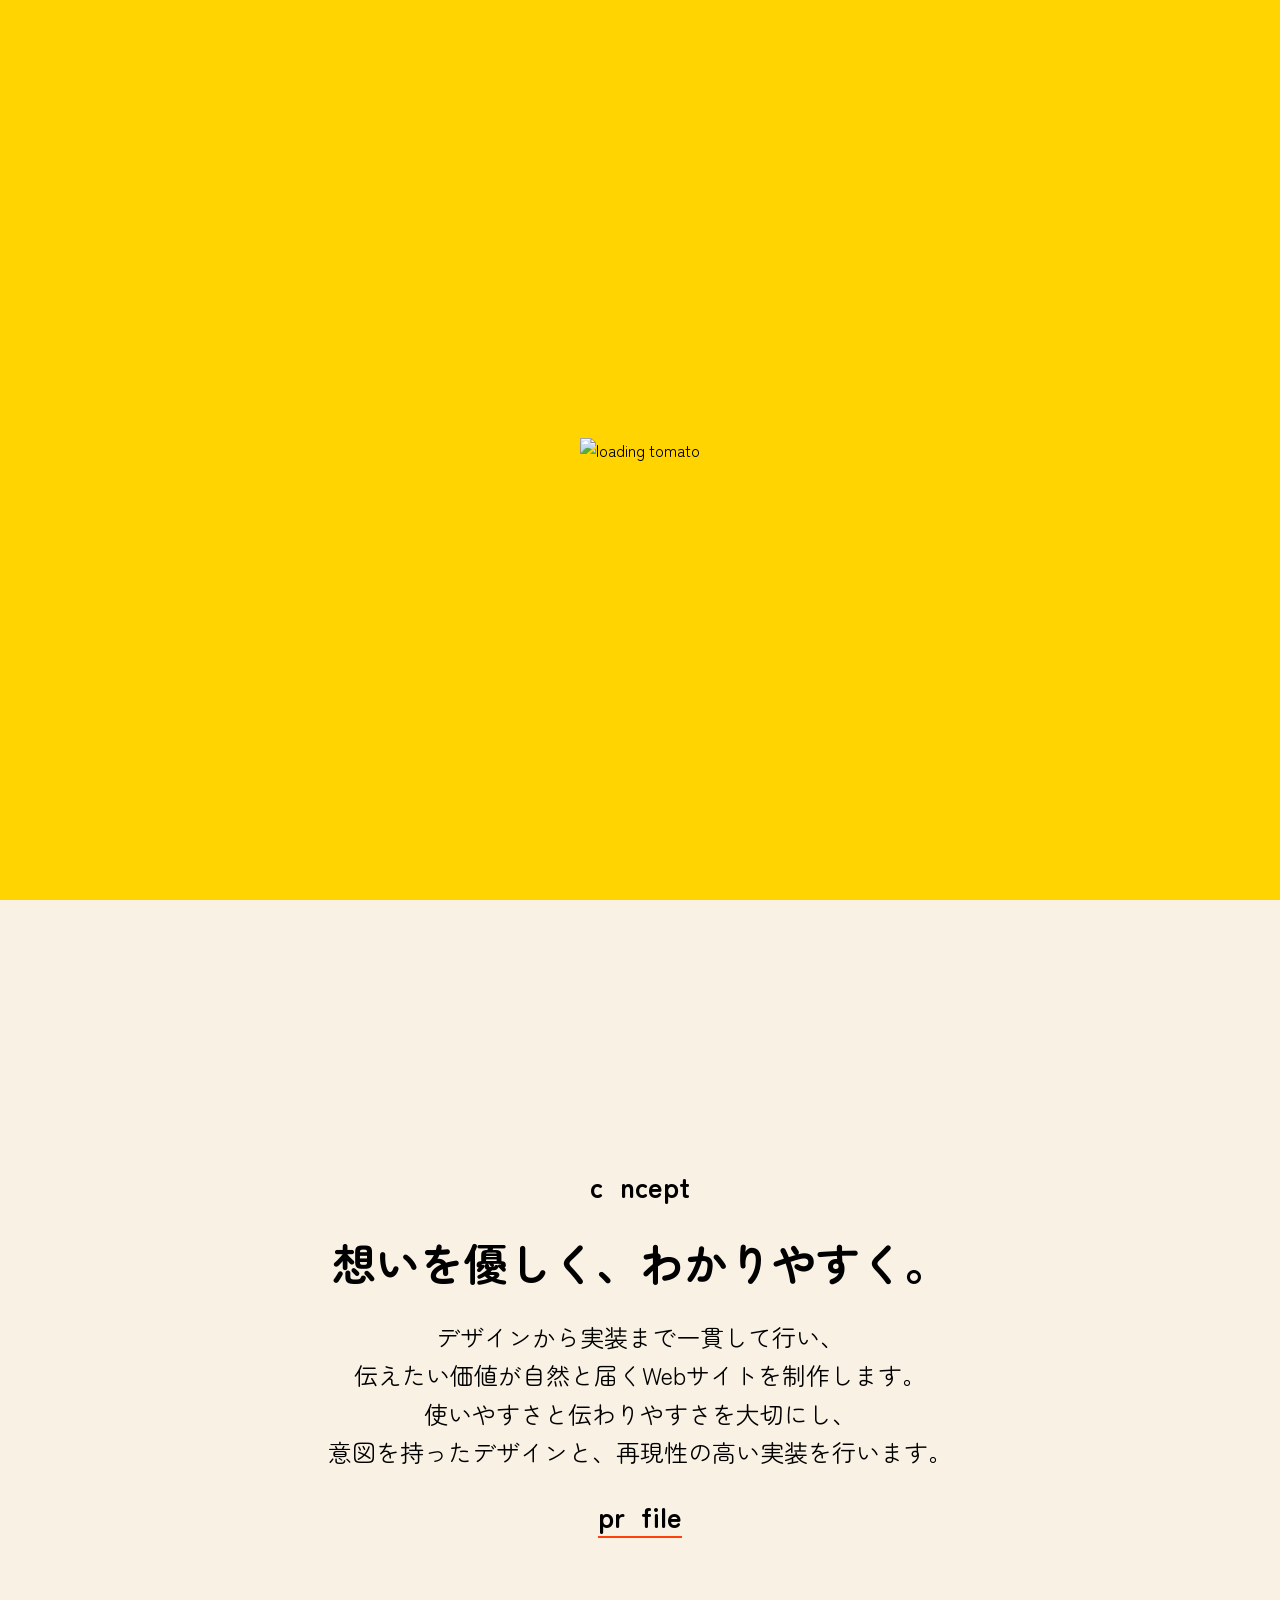
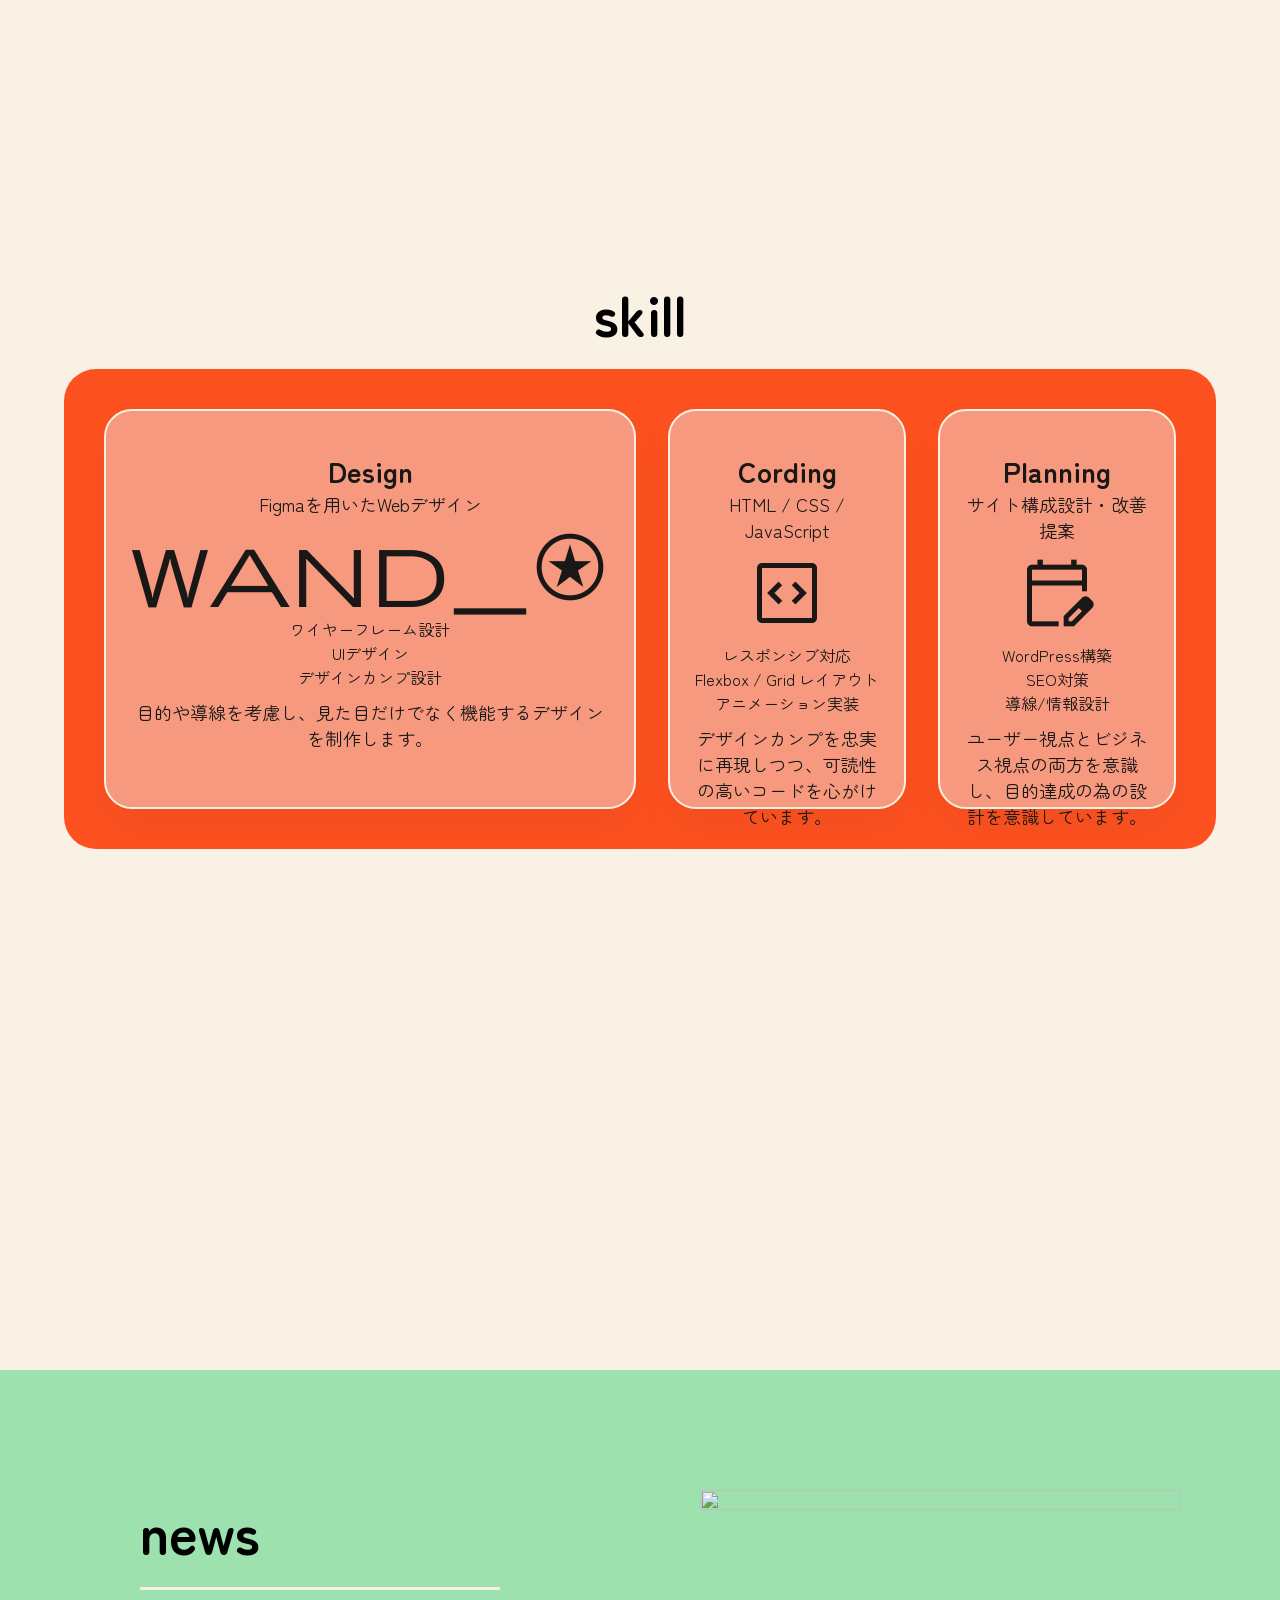
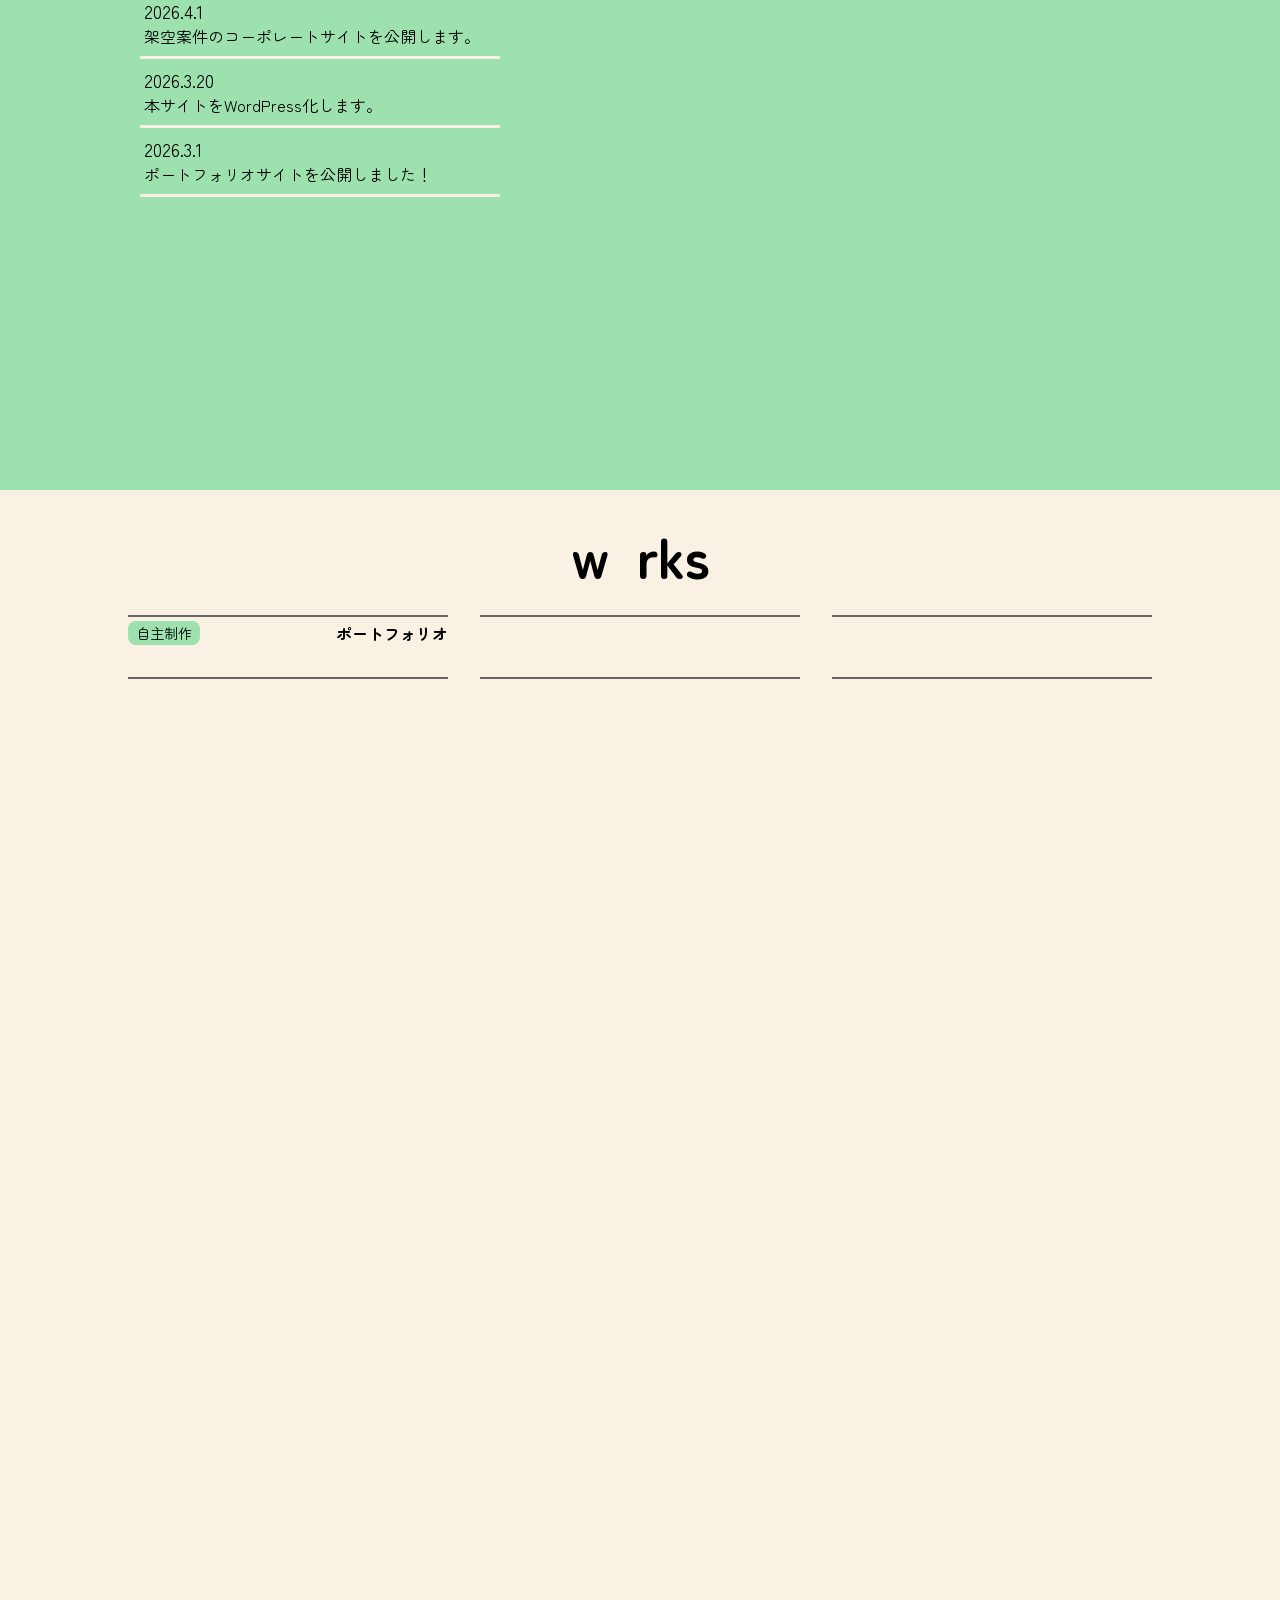
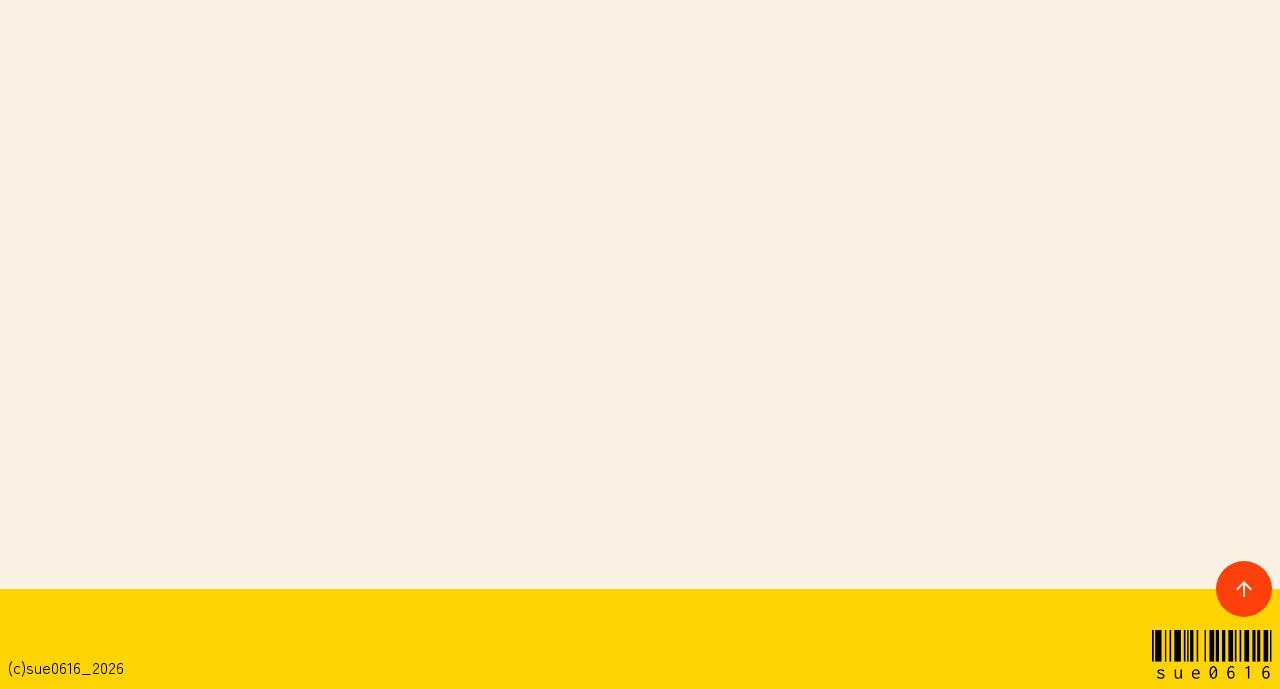
==== index.html @ 5df1e287 "Add files via upload" ====
<!DOCTYPE html>
<html lang="ja">

<head>
  <meta charset="UTF-8">
  <meta name="viewport" content="width=device-width, initial-scale=1.0">

  <title>sue0616 Portfolio | 想いを届けるWebデザイナー・コーダー</title>
  <meta name="description"
    content="Webデザイナーsue0616のポートフォリオサイトです。想いを優しく、わかりやすく伝えるWebデザインから、再現性の高いコーディング実装まで一貫して対応。LP制作やWordPress化など、目的を達成するためのWeb制作を行います。">
  <meta name="keywords" content="sue0616,Webデザイン,コーディング,ポートフォリオ,Web制作,フリーランス">

  <link rel="canonical" href="https://your-domain.com/">

  <meta property="og:site_name" content="sue0616 Portfolio">
  <meta property="og:title" content="sue0616 Portfolio | 想いを届けるWebデザイナー">
  <meta property="og:description" content="デザインから実装まで一貫して対応。伝えたい価値が自然と届くWebサイトを制作します。">
  <meta property="og:image" content="https://your-domain.com/img/ogp.png">
  <meta property="og:type" content="website">
  <meta property="og:url" content="https://your-domain.com/">
  <meta name="twitter:card" content="summary_large_image">
  <!-- <meta name="twitter:site" content="@your_twitter_id"> -->
  <link rel="icon" href="img/favicon_transparent.png" type="image/png">
  <link rel="apple-touch-icon" href="apple-touch-icon.png">
  <link rel="stylesheet" href="https://cdn.jsdelivr.net/npm/swiper@11/swiper-bundle.min.css">
  <link href="https://fonts.googleapis.com/css2?family=Material+Symbols+Outlined" rel="stylesheet" />
  <link rel="preconnect" href="https://fonts.googleapis.com">
  <link rel="preconnect" href="https://fonts.gstatic.com" crossorigin>
  <link href="https://fonts.googleapis.com/css2?family=Zen+Maru+Gothic:wght@400;700&display=swap" rel="stylesheet">
  <link rel="stylesheet" href="style.css">

  <script type="application/ld+json">
  {
    "@context": "https://schema.org",
    "@type": "Person",
    "name": "sue0616",
    "url": "https://your-domain.com/",
    "jobTitle": "Web Designer",
    "description": "デザインからコーディングまで一貫して対応するWebデザイナー。",
    "knowsAbout": ["Web Design", "HTML", "CSS", "JavaScript", "WordPress", "SEO"]
  }
  </script>
</head>

<body>
  <div class="loader">
    <img src="img/logo.png" alt="loading tomato" class="tomato">
  </div>

  <div class="pc-menu">
    <nav>
      <img src="img/logo.png" alt="">
      <ul class="nav-list">
        <li><a href="profile.html">pr<img src="img/character.png" alt="" class="nav-char">file</a></li>
        <li><a href="#skill">skill</a></li>
        <li><a href="#works">w<img src="img/character.png" alt="" class="nav-char">rks</a></li>
        <li><a href="#contact">c<img src="img/character.png" alt="" class="nav-char">ntact</a></li>
      </ul>
    </nav>
  </div>

  <div class="menu">
    <span class="material-symbols-outlined" id="open">menu</span>
  </div>

  <div class="overlay">
    <div class="menu">
      <span class="material-symbols-outlined" id="close">close</span>
    </div>
    <nav>
      <h2>menu</h2>
      <ul class="menu-list">
        <li><a href="#hero">t<img src="img/character.png" alt="" class="nav-char">p</a></li>
        <li><a href="profile.html">pr<img src="img/character.png" alt="" class="nav-char">file</a></li>
        <li><a href="#skill">skill</a></li>
        <li><a href="#works">w<img src="img/character.png" alt="" class="nav-char">rks</a></li>
        <li><a href="#contact">c<img src="img/character.png" alt="" class="nav-char">ntact</a></li>
      </ul>
      <img src="img/sue0616.png" alt="" class="name">
    </nav>
  </div>

  <header id="hero">
    <div class="hero_container">
      <h1>
        Portf<img src="img/character.png" alt="" class="character_h1">lio
        <span class="year-badge">2026</span>
      </h1>
      <img src="img/tomato.png" alt="" class="hero float">
      <img src="img/sue0616.png" alt="" class="name">
    </div>
  </header>

  <section id="concept">
    <div class="concept_container">
      <h3>c<img src="img/character.png" alt="" class="character_h3">ncept</h3>
      <h2>想いを優しく、<span class="sp-br"></span>わかりやすく。</h2>
      <p>デザインから実装まで一貫して行い、<br>伝えたい価値が自然と届く<span class="sp-br"></span>Webサイトを制作します。<br>
        使いやすさと伝わりやすさを大切にし、<br>意図を持ったデザインと、<span class="sp-br"></span>再現性の高い実装を行います。</p>
      <a href="profile.html">
        <h3 class="profile">pr<img src="img/character.png" alt="" class="character_h3">file</h3>
      </a>
    </div>
  </section>

  <section id="skill">
    <div class="skill_container">
      <h2>skill</h2>
      <div class="skill_list">
        <img src="img/stem.png" class="skill-stem deco" alt="">
        <article class="skill_card">
          <h3>Design</h3>
          <p>Figmaを用いたWebデザイン</p>
          <span class="material-symbols-outlined">
            wand_stars
          </span>
          <ul>
            <li>ワイヤーフレーム設計</li>
            <li>UIデザイン</li>
            <li>デザインカンプ設計</li>
          </ul>
          <p>目的や導線を考慮し、見た目だけでなく機能するデザインを制作します。</p>
        </article>
        <article class="skill_card">
          <h3>Cording</h3>
          <p>HTML / CSS / JavaScript</p>
          <span class="material-symbols-outlined">
            code_blocks
          </span>
          <ul>
            <li>レスポンシブ対応</li>
            <li>Flexbox / Grid レイアウト</li>
            <li>アニメーション実装</li>
          </ul>
          <p>デザインカンプを忠実に再現しつつ、可読性の高いコードを心がけています。</p>
        </article>
        <article class="skill_card">
          <h3>Planning</h3>
          <p>サイト構成設計・改善提案</p>
          <span class="material-symbols-outlined">
            edit_calendar
          </span>
          <ul>
            <li>WordPress構築</li>
            <li>SEO対策</li>
            <li>導線/情報設計</li>
          </ul>
          <p>ユーザー視点とビジネス視点の両方を意識し、目的達成の為の設計を意識しています。</p>
        </article>
      </div>
    </div>
  </section>

  <section id="news">
    <div class="news_container">
      <h2>news</h2>
      <div class="articles">
        <article>
          <p></p>
          <h3></h3>
        </article>
        <article>
          <p>2026.4.1</p>
          <h3>架空案件のコーポレートサイトを公開します。</h3>
        </article>
        <article>
          <p>2026.3.20</p>
          <h3>本サイトをWordPress化します。</h3>
        </article>
        <article>
          <p>2026.3.1</p>
          <h3>ポートフォリオサイトを公開しました！</h3>
        </article>
      </div>
    </div>
    <img src="img/publish-the-web-site_01.png" alt="">
  </section>

  <section id="works">
    <img src="img/works_top.png" alt="" class="works_top">
    <img src="img/works_deco.png" alt="" class="works_deco deco">
    <div class="works_container">
      <h2>w<img src="img/character.png" alt="" class="character_h2">rks</h2>
      <div class="works_list">
        <a href="work_portfolio.html">
          <article class="work">
            <img src="img/work_portfolio.png" alt="">
            <div class="work_des">
              <p>自主制作</p>
              <h3>ポートフォリオ</h3>
            </div>
          </article>
        </a>
        <a href="">
          <article class="work">
            <img src="img/work_none.png" alt="">
            <!-- <div class="work_des">
            <p></p>
            <h3></h3>
          </div> -->
          </article>
        </a>
        <a href="">
          <article class="work">
            <img src="img/work_none.png" alt="">
            <!-- <div class="work_des">
            <p></p>
            <h3></h3>
          </div> -->
          </article>
        </a>
        <a href="">
          <article class="work">
            <img src="img/work_none.png" alt="">
            <!-- <div class="work_des">
            <p></p>
            <h3></h3>
          </div> -->
          </article>
        </a>
        <a href="">
          <article class="work">
            <img src="img/work_none.png" alt="">
            <!-- <div class="work_des">
            <p></p>
            <h3></h3>
          </div> -->
          </article>
        </a>
        <a href="">
          <article class="work">
            <img src="img/work_none.png" alt="">
            <!-- <div class="work_des">
            <p></p>
            <h3></h3>
          </div> -->
          </article>
        </a>
      </div>
    </div>
    <!-- <a href="works_detailed">view more</a> -->
  </section>

  <section id="contact">
    <div class="contact-wrapper">
      <img src="img/tomato.png" alt="" class="contact-bg float">
      <div class="contact-text">
        <h2>contact</h2>
        <p>example@email.com</p>
      </div>
    </div>
  </section>

  <footer>
    <a href="#hero">
      <span class="material-symbols-outlined">
        arrow_upward
      </span>
    </a>
    <img src="sue0616.png" alt="">
    <small>(c)sue0616_2026</small>
  </footer>

  <script src="https://cdn.jsdelivr.net/npm/swiper@11/swiper-bundle.min.js"></script>
  <script src="main.js"></script>
</body>

</html>
---- style.css ----
@charset "utf-8";


/* ===== Base ===== */

*,
*::before,
*::after {
  box-sizing: border-box;
}

html {
  scroll-behavior: smooth;
  -webkit-overflow-scrolling: touch;
  overflow-x: hidden;
}

body {
  margin: 0;
  background-color: #F9F1E4;
  overflow-x: hidden;
  font-family: "Zen Maru Gothic", sans-serif;
  -webkit-font-smoothing: antialiased;
}

h1,
h2,
h3,
p {
  margin: 0;
}


h1 {
  font-family: sans-serif;
  padding: 80px 0 0;
  text-align: center;
  font-weight: bold;
  font-size: clamp(36px, 8vw, 80px);
}

h2 {
  font-size: clamp(28px, 6vw, 56px);
}

h3 {
  font-size: clamp(18px, 4vw, 28px);
}

p {
  font-size: clamp(14px, 3.5vw, 18px);
}

a {
  text-decoration: none;
  color: black;
}

.sp-br::after {
  content: "";
}

@media (max-width: 768px) {
  .sp-br::after {
    content: "\A";
    white-space: pre;
  }
}

.character_h1 {
  display: inline-block;
  width: clamp(26px, 5vw, 48px);
}

.character_h2 {
  display: inline-block;
  width: clamp(16px, 3vw, 28px);
}

.character_h3 {
  display: inline-block;
  width: clamp(10px, 2vw, 16px);
}


/* ===== Menu ===== */

.pc-menu {
  nav {
    display: flex;
    width: 100%;
    height: 72px;
    background-color: #FFD400;

    img {
      height: 72px;
      padding: 6px;

      transition: transform 0.3s ease-out;

      &:hover {
        transform: scale(1.2) rotate(5deg);
        transition: transform 0.3s ease;
      }
    }

    ul {
      display: flex;
      gap: 12px;
      position: absolute;
      right: 80px;

      li {
        list-style: none;
        font-size: 24px;
        font-weight: 600;

        img {
          display: inline-block !important;
          width: auto !important;
          height: 0.6em !important;
          padding: 0 !important;
        }

        transition: transform 0.3s ease-out;

        &:hover {
          transform: scale(1.2) translateY(-8px);
          transition: transform 0.3s ease;

          .nav-char {
            transform: rotate(5deg);
            transition: transform 0.3s ease;
          }
        }

        @media (max-width: 768px) {
          display: none;
        }
      }
    }
  }
}

.material-symbols-outlined {
  line-height: 1;
  color: #F9F1E4;
}

.menu {
  position: fixed;
  top: 8px;
  right: 8px;

  width: 56px;
  height: 56px;
  background-color: #FE400A;
  border-radius: 50%;

  display: flex;
  justify-content: center;
  align-items: center;
  cursor: pointer;
  z-index: 1000;

  transition: transform 0.3s ease-out;

  &:hover {
    transform: scale(1.2);
    transition: transform 0.3s ease;
  }
}

.overlay {
  width: 320px;
  height: 100vh;
  position: fixed;
  top: 0;
  right: 0;
  text-align: center;
  z-index: 1000;

  opacity: 0;
  pointer-events: none;
  transform: translateX(100%);
  transition: transform .4s ease;

  background-color: #9DE1AF;
  background-image: url(img/dot120clear256.png);
  border-top-left-radius: 40px;
  border-bottom-left-radius: 40px;

  h2 {
    display: block;
    margin-top: 56px;
    font-size: clamp(28px, 6vw, 40px);
  }

  .menu-list {
    display: block;
    list-style: none;
    font-size: 28px;
    margin: 20px auto;

    ul {
      width: 80%;
    }

    li {
      display: block;
      width: 240px;
      height: 64px;
      background-color: #F9F1E4;
      padding: 18px 0;
      margin-bottom: 16px;
      font-size: clamp(18px, 4vw, 24px);
      font-weight: 600;
      border-radius: 8px;

      img {
        display: inline-block !important;
        width: auto !important;
        height: 0.5em !important;
        padding: 0 !important;
      }

      transition: transform 0.3s ease-out;

      &:hover {
        transform: scale(1.2);
        transition: transform 0.3s ease;

        .nav-char {
          transform: rotate(5deg);
          transition: transform 0.3s ease;
        }
      }
    }
  }

  .name {
    display: block;
    width: 100px;
    position: absolute;
    bottom: 28px;
    right: 40px;
  }
}

.overlay.show {
  opacity: 1;
  pointer-events: auto;
  transform: translateX(0);
}


/* ===== footer ===== */

footer {
  background-color: #FFD400;
  height: 100px;
  position: relative;

  a {
    display: inline-block;
    width: 56px;
    height: 56px;
    background-color: #FE400A;
    border-radius: 50%;

    position: absolute;
    top: -28px;
    right: 8px;

    display: flex;
    justify-content: center;
    align-items: center;
    cursor: pointer;

    transition: transform 0.3s ease-out;

    &:hover {
      transform: scale(1.2);
      transition: transform 0.3s ease;
    }
  }

  img {
    width: 120px;
    position: absolute;
    bottom: 10px;
    right: 8px;
  }

  small {
    font-size: 16px;
    position: absolute;
    bottom: 10px;
    left: 8px;
  }
}

.footer_others {
  height: 72px;
}


/* ===== Index_html ===== */

header {
  min-height: calc(100vh - 72px);
  position: relative;
  background-image: url(img/hero_bg.png);
  background-size: cover;
  background-repeat: no-repeat;
  background-position: bottom center;
  scroll-margin-top: 72px;

  display: flex;
  justify-content: center;
  align-items: center;
  flex-direction: column;

  .hero_container {
    margin-top: -64px;

    h1 {
      position: relative;
      opacity: 0;
      transform: translateY(20px);
      animation: titleAppear 0.8s ease-out forwards 2.4s;

      .year-badge {
        position: absolute;
        bottom: -12%;
        right: 7%;
        font-size: 0.4em;
        font-weight: bold;
        letter-spacing: 0.05em;

        @media (max-width: 768px) {
          bottom: -10%;
          right: 30%;
        }
      }
    }
  }

  .hero {
    max-width: 280px;
    height: auto;
    display: block;
    margin: 40px auto;
    width: 400px;
    max-width: 60%;
  }

  .name {
    width: 120px;
    position: absolute;
    bottom: 10px;
    right: 8px;
  }

}


#concept {
  min-height: 100vh;
  padding: 96px 0;
  background-image: url(img/pawel-czerwinski-3T4rfR_XZf0-unsplash.jpg);
  text-align: center;
  background-size: cover;
  background-position: center;

  display: flex;
  justify-content: center;
  align-items: center;
  flex-direction: column;

  div {
    width: 85%;
    border-radius: 50%;
    background-color: #F9F1E4;
    margin: 0 auto;
    padding: 56px 48px;

    @media (min-width: 1024px) {
      height: 480px;
    }
  }

  h2 {
    font-size: clamp(28px, 6vw, 44px);
    margin: 24px 0;

    @media (max-width: 768px) {
      margin: 24px 0 24px 16px;
    }
  }

  p {
    font-size: clamp(14px, 3.5vw, 24px);
    margin: 24px 0;
    line-height: 1.6;
  }

  h3 {
    font-size: clamp(18px, 4vw, 28px);
  }

  .profile {
    display: inline-block;
    border-bottom: 2px solid #FE400A;

    transition: transform 0.3s ease-out;

    &:hover {
      transform: scale(1.2);
      transition: transform 0.3s ease;
    }
  }
}

#skill {
  min-height: 130vh;
  padding: 72px 0;
  text-align: center;
  position: relative;
  scroll-margin-top: -32px;

  background-image: url(img/skill_bg.png);
  background-size: 100% 25%;
  background-position: bottom center;
  background-repeat: no-repeat;

  @media (max-width: 1024px) {
    background-size: 100% auto;
  }

  .skill_list {
    display: flex;
    background-color: #FE400A;
    opacity: 0.9;
    background-image: url(img/grid170clear256.png);
    width: 90%;
    margin: 16px auto 100px;
    padding: 40px;
    gap: 32px;
    border-radius: 32px;
    position: relative;

    .skill_card {
      background-color: rgba(245, 153, 127, 0.9);
      flex: 1;
      height: 400px;
      border-radius: 28px;
      padding: 40px 24px;
      box-shadow: 0 20px 40px rgba(0, 0, 0, 0.05);

      display: flex;
      flex-direction: column;
      align-items: center;
      border: solid 2px #F9F1E4;

      .material-symbols-outlined {
        color: black;
        font-size: 80px;
        margin-top: 10px;
      }

      ul {
        list-style: none;
        margin: 8px 0;
        padding: 2px 0;
        border-radius: 12px;
      }
    }

    .skill-stem {
      position: absolute;
      top: -40px;
      left: 25%;
      width: 200px;
      z-index: 3;
      pointer-events: none;

      @media (max-width: 1024px) {
        top: -30px;
        left: 4%;
        width: 120px;
      }
    }

    @media (max-width: 1024px) {
      flex-direction: column;
      width: 90%;
    }
  }

  &::after {
    content: "";
    position: absolute;
    left: 0;
    bottom: -20px;
    width: 100%;
    height: 40px;

    background: url(img/tomatos.png) repeat-x;
    background-size: auto 40px;
    z-index: 2;
    animation: move 35s linear infinite;
  }
}

#news {
  min-height: 80vh;
  padding: 120px 100px 20px;
  background-color: #9DE1AF;
  display: flex;

  .news_container {
    padding: 0 40px;
  }

  .articles {
    article {
      padding: 8px 20px 8px 4px;
      border-bottom: solid 3px#F9F1E4;
    }

    h3 {
      font-size: 16px;
      font-weight: normal;
    }
  }

  img {
    width: 480px;
    height: 100%;
    display: block;
    margin-left: auto;
  }

  @media (max-width: 1024px) {
    padding: 80px 20px;
    flex-direction: column;

    img {
      width: 80%;
      margin: 24px auto;
    }
  }
}

#works {
  min-height: 100vh;
  text-align: center;
  scroll-margin-top: -220px;
  position: relative;

  @media (max-width: 1024px) {
    scroll-margin-top: 0px;
    background-size: 100% auto;
  }

  .works_top {
    width: 100%;
    margin-top: -1px;
  }

  .works_deco {
    width: 100%;
    position: absolute;
    top: -12px;
    right: 20%;
    width: 60%;
    z-index: 100;

    @media (max-width: 768px) {
      top: -12px;
    }
  }

  .works_list {
    display: grid;
    gap: 32px;
    width: 80%;
    margin: 20px auto 0;
    grid-template-columns: repeat(3, 1fr);

    @media (max-width: 1024px) {
      grid-template-columns: repeat(2, 1fr);
    }

    @media (max-width: 768px) {
      grid-template-columns: 1fr;
    }
    
  }

  .work {
    img {
      display: block;
      object-fit: cover;
      width: 100%;
      height: auto;
      margin: 0 auto;
      border: solid 1px #666;
    }

    .work_des {
      display: flex;
      margin-top: 4px;

      p {
        display: inline;
        background-color: #9DE1AF;
        padding: 2px 8px;
        border-radius: 8px;
        font-size: 14px;
      }

      h3 {
        font-size: 16px;
        margin-left: auto;
      }
    }

    &:hover {
      transform: scale(1.1) !important;
      transition: transform 0.1s ease;
    }
  }
}

#contact {
  min-height: calc(100vh - 100px);
  display: flex;
  justify-content: center;
  align-items: center;

  background-image: url(img/hero_bg.png);
  background-size: 100% 80%;
  background-repeat: no-repeat;
  background-position: bottom center;
  margin-bottom: -1px;

  @media (max-width: 1024px) {
    background-size: 100% 20%;
  }

  .contact-wrapper {
    position: relative;
    width: 400px;
    max-width: 60%;

    .contact-bg {
      width: 100%;
      height: auto;
      display: block;
      margin-top: 5%;
    }

    .contact-text {
      position: absolute;
      top: 55%;
      left: 50%;
      transform: translate(-50%, -50%);
      text-align: center;
      color: #F9F1E4;

      p {
        font-size: clamp(18px, 4vw, 28px);
      }
    }
  }
}


/* ===== profile.html ===== */

#profile {
  min-height: calc(100vh - 72px * 2);
  background-color: #9DE1AF;
  position: relative;
  overflow: hidden;

  display: flex;
  justify-content: center;
  align-items: flex-start;
  gap: 56px;
  padding: 100px 5% 20px;
  margin: 0 auto;

  .profile_visual {
    margin-bottom: 80px;
    width: 100%;
    max-width: 480px;
    position: relative;
    z-index: 2;

    img {
      margin-top: -200px;
      margin-left: -80px;
      width: 100%;
      height: auto;
      border-radius: 16px;
      object-fit: cover;

      transform:
        rotate(-8deg) scale(1.4) translateX(40px);
    }
  }

  .profile_info {
    max-width: 800px;
    margin-top: -80px;
    background-color: #F9F1E4;
    background-image: url(img/grid171leaf256.jpg);
    padding: 64px 100px;
    position: relative;

    h2 {
      margin-bottom: 8px;
      display: inline-block;
      border-bottom: 2px solid #FE400A;
    }

    p {
      margin-top: 16px;
    }

    .profile_pin {
      position: absolute;
      top: -40px;
      right: 0;
      width: 240px;
      z-index: 3;
      pointer-events: none;

      @media (max-width: 1024px) {
        top: -60px;
        right: 0;
        width: 200px;
      }
    }

    .profile_tomato {
      position: absolute;
      bottom: -20px;
      right: -40px;
      width: 152px;
      z-index: 3;
      pointer-events: none;

      @media (max-width: 1024px) {
        width: 160px;
        bottom: -100px;
        right: -32px;
      }
    }
  }

  @media (max-width: 1024px) {
    flex-direction: column-reverse;
    align-items: center;
    padding: 20px 20px 0px;

    .profile_visual {
      img {
        margin-top: -40px;
        margin-left: -35%;
        width: 100%;
        height: auto;
        border-radius: 16px;
        object-fit: cover;
        z-index: -100;

        transform:
          rotate(-8deg) scale(1.2) translateX(40px);
      }
    }

    .profile_info {
      width: 80%;
      margin-top: 20px;
      padding: 80px 40px;

      h2 {
        text-align: center;
      }
    }
  }
}


/* ===== work.html ===== */

#work {
  min-height: calc(100vh - 72px);
  position: relative;

  display: flex;
  justify-content: center;
  align-items: flex-start;
  gap: 56px;
  padding: 60px 5% 60px;
  margin: 0 auto;

  background-image: url(img/skill_bg.png);
  background-size: 100% 25%;
  background-position: bottom center;
  background-repeat: no-repeat;

  .work_deco {
    position: absolute;
    width: 10%;
    top: 60px;
    right: 136px;

    @media (max-width: 1024px) {
      width: 20%;
      top: 5%;
      right: 5%;
      z-index: 3;
    }
  }

  .work_visual {
    position: relative;
    margin-bottom: 80px;

    flex: 1;
    width: 100%;
    max-width: 560px;
    position: relative;

    .mock_img {
      margin-top: 24px;
      width: 100%;
      height: auto;
      aspect-ratio: 4 / 3;
      background-color: #F9F1E4;
      border-radius: 16px;
      object-fit: cover;
    }

    h2 {
      position: absolute;
      left: 15%;
    }
  }

  .work_info {
    flex: 1;
    width: 100%;
    max-width: 400px;
    margin-top: 40px;
    margin-bottom: 80px;

    p {
      display: inline-block;
      background-color: #9DE1AF;
      padding: 4px 12px;
      border-radius: 8px;
      font-size: 14px;
      margin-bottom: 16px;
    }

    h3 {
      margin-bottom: 24px;
      border-bottom: 2px solid #FE400A;
      padding-bottom: 8px;
    }

    dl {
      display: grid;
      grid-template-columns: 100px 1fr;
      gap: 16px 0;

      dt {
        font-weight: bold;
      }

      dd {
        margin: 0;
        line-height: 1.6;
      }
    }
  }

  scroll-margin-top: 72px;

  &::after {
    content: "";
    position: absolute;
    left: 0;
    bottom: -20px;
    width: 100%;
    height: 40px;

    background: url(img/tomatos.png) repeat-x;
    background-size: auto 40px;
    z-index: 2;
    animation: move 35s linear infinite;
  }

  @media (max-width: 1024px) {
    flex-direction: column;
    align-items: center;
    background-size: 100% auto;
    padding: 20px 20px 80px;
    gap: 0px;

    .work_visual {
      margin: 20px 0;

      h2 {
        position: static;
        margin-left: 20px;
        margin-bottom: 0px;
        text-align: left;
        width: 100%;
      }

      img {
        margin-top: -40px;
      }
    }

    .work_info {
      margin-top: 0;
      margin-bottom: 40px;
    }
  }
}

#process {
  max-height: 100vh;
  text-align: center;
  margin: 120px auto;

  .my-carousel {
    margin: 0 auto;

    .swiper {
      margin-top: 40px;
      width: 50%;
      height: 100%;
      overflow: visible;

      @media (max-width: 1024px) {
        width: 80%;
      }

      .swiper-slide {
        img {
          width: 100%;
          height: 100%;
          object-fit: cover;
          aspect-ratio: 4 / 3;
          background-color: #D9D9D9;
        }

        .swiper-slide-visible img {
          transform: scale(1.3);
        }

        &:not(.swiper-slide-visible) {
          opacity: 0.3;
        }
      }

      .bi {
        font-size: 48px;
        color: #FE400A;
      }

      .my-button-prev,
      .my-button-next {
        position: absolute;
        top: 50%;
        transform: translateY(-50%);
        line-height: 0;
        z-index: 2;
        cursor: pointer;
        opacity: 0.7;

        &.swiper-button-disabled {
          opacity: 0.3;
          cursor: auto;
        }

        &:hover {
          opacity: 1;
        }
      }

      .my-button-prev {
        left: -24px;
      }

      .my-button-next {
        right: -24px;
      }

      .swiper-pagination {
        bottom: -32px;
        font-size: clamp(16px, 3.5vw, 20px);
      }
    }
  }
}

#result {
  min-height: 100vh;
  background-color: #9DE1AF;
  position: relative;

  .process_deco {
    position: absolute;
    top: -16px;
    right: 20%;
    width: 60%;
    z-index: 1000;

    @media (max-width: 768px) {
      top: -32px;
      right: 10%;
      width: 80%;
    }
  }

  .process_bg {
    width: 100%;
    height: 25%;
    background-repeat: no-repeat;

    @media (max-width: 1024px) {
      height: auto;
    }
  }

  .portfolio_result_dt {
    display: block;
    width: 80%;
    height: auto;
    margin: 0 auto;
    padding: 120px 0;

    @media (max-width: 768px) {
      display: none;
    }
  }

  .portfolio_result_sp {
    display: none;

    @media (max-width: 768px) {
      display: block;
      width: 90%;
      height: auto;
      margin: 0 auto;
      padding: 80px 0;
    }
  }
}

#other_works {
  scroll-margin-top: -220px;

  @media (max-width: 1024px) {
    scroll-margin-top: 0px;
  }

  .works_container {
    margin-bottom: 40px;
  }
}


/* ===== Animation ===== */

.float {
  display: inline-block;
  animation: sway 3s ease-in-out infinite;
}

@keyframes sway {
  0% {
    transform: rotate(-2deg) translateY(0);
  }

  50% {
    transform: rotate(2deg) translateY(-12px);
  }

  100% {
    transform: rotate(-2deg) translateY(0);
  }
}

.deco {
  display: inline-block;
  animation: deco 6s ease-in-out infinite;
}

@keyframes deco {
  0% {
    transform: rotate(-2deg) translateY(0);
  }

  50% {
    transform: rotate(2deg) translateY(0);
  }

  100% {
    transform: rotate(-2deg) translateY(0);
  }
}

@keyframes move {
  from {
    background-position: 0 bottom;
  }

  to {
    background-position: 1000px bottom;
  }
}

.fade-in {
  opacity: 1 !important;
  transform: translateY(0) !important;
}

@keyframes titleAppear {
  to {
    opacity: 1;
    transform: translateY(0);
  }
}


/* ===== Loader ===== */

.loader {
  position: fixed;
  inset: 0;
  background: #FFD400;
  display: flex;
  justify-content: center;
  align-items: center;
  z-index: 9999;
  overflow: hidden;
  transition: opacity 0.6s ease, visibility 0.6s ease;
}

.loader.hide {
  opacity: 0;
  visibility: hidden;
}

.tomato {
  width: 120px;
  position: absolute;
  left: -150px;
  animation: roll 1.8s ease-out forwards;
}

@keyframes roll {
  0% {
    left: -150px;
    transform: rotate(0deg);
  }

  70% {
    left: 50%;
    transform: rotate(720deg);
  }

  100% {
    left: 50%;
    transform: translateX(-50%) rotate(720deg);
  }
}
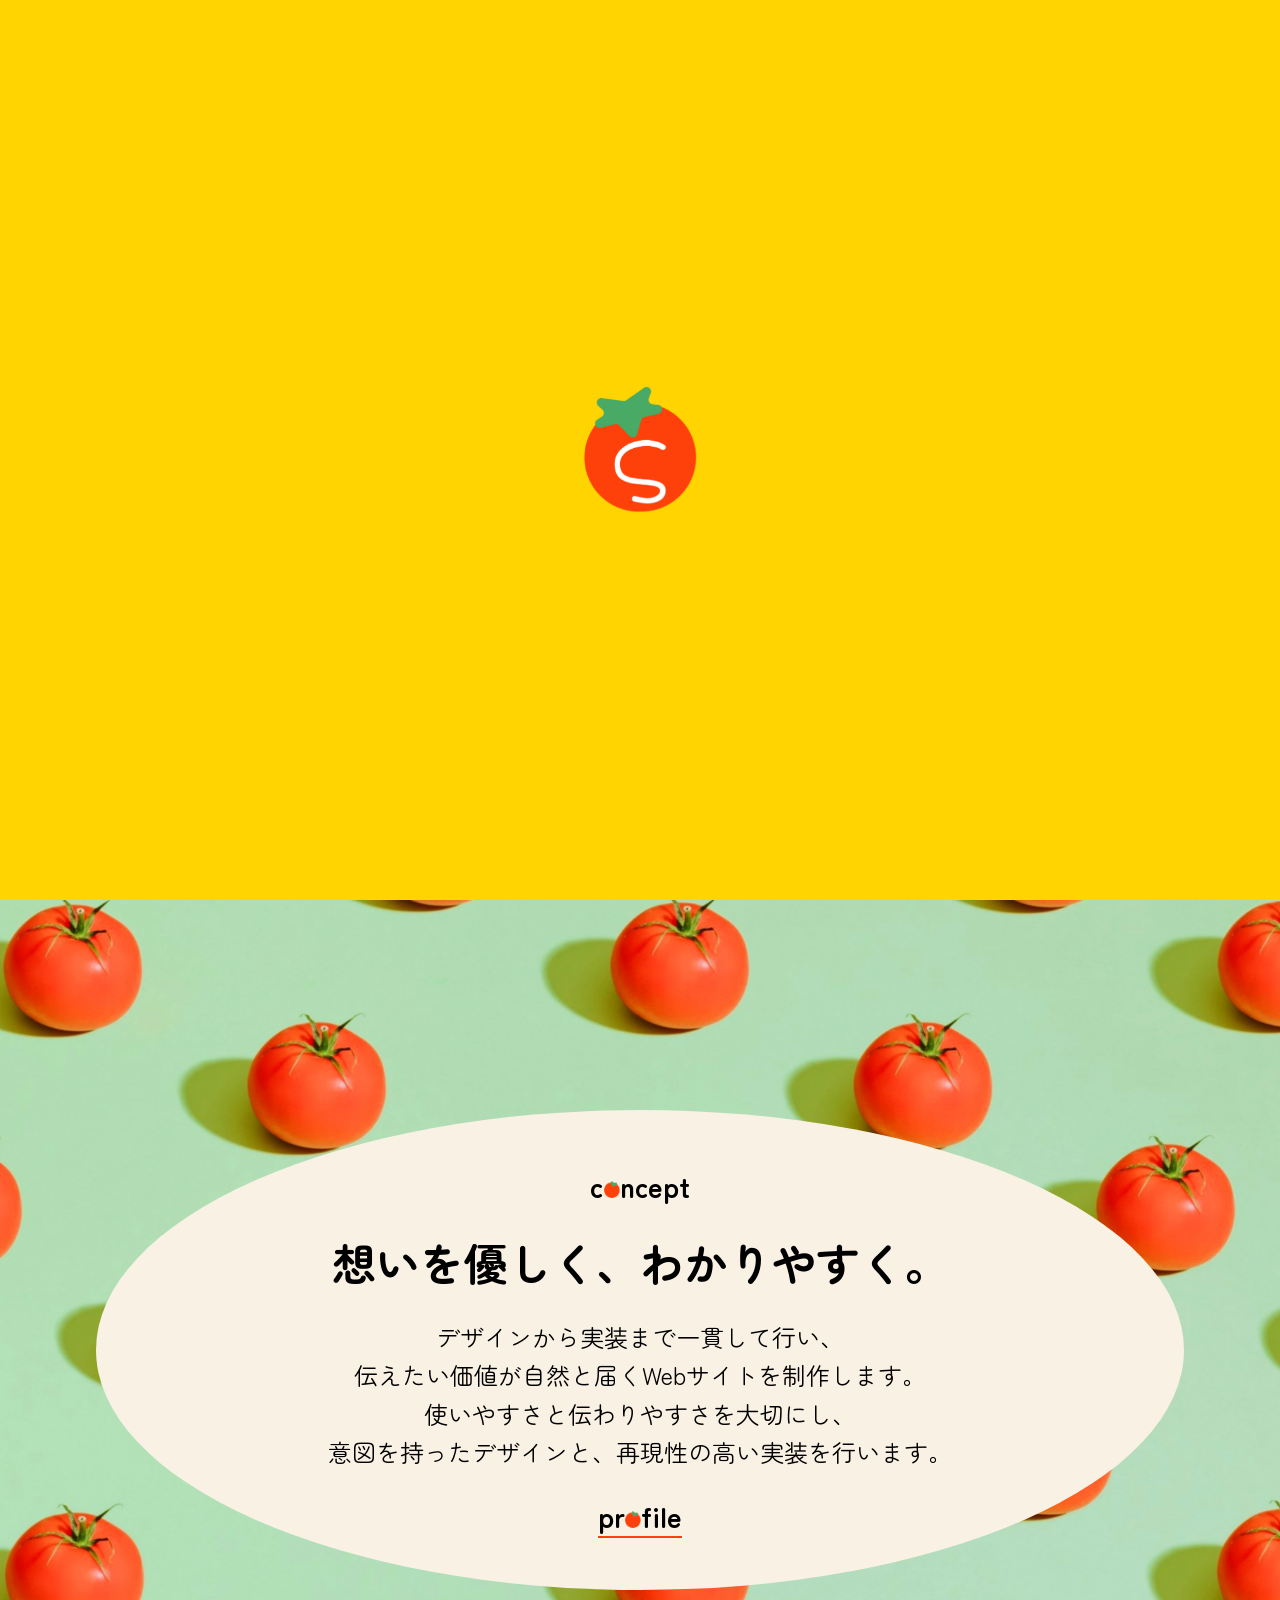
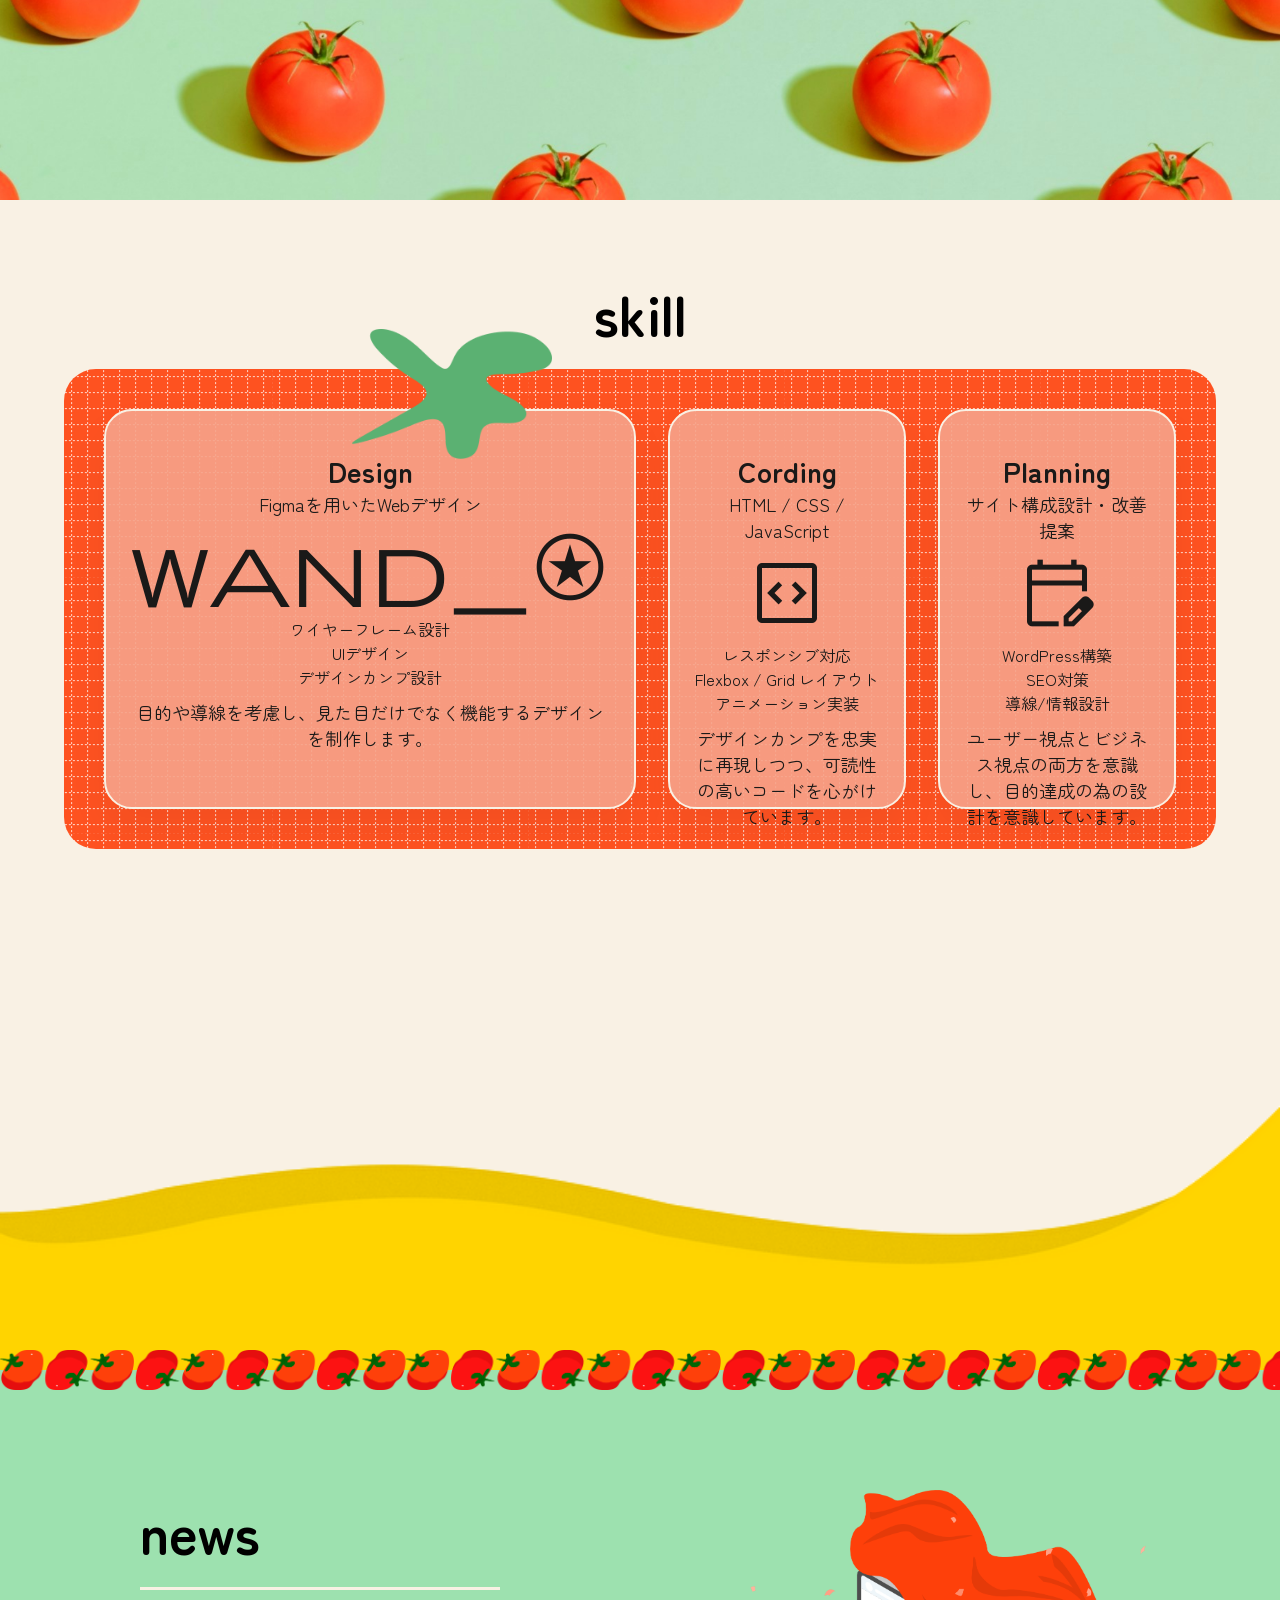
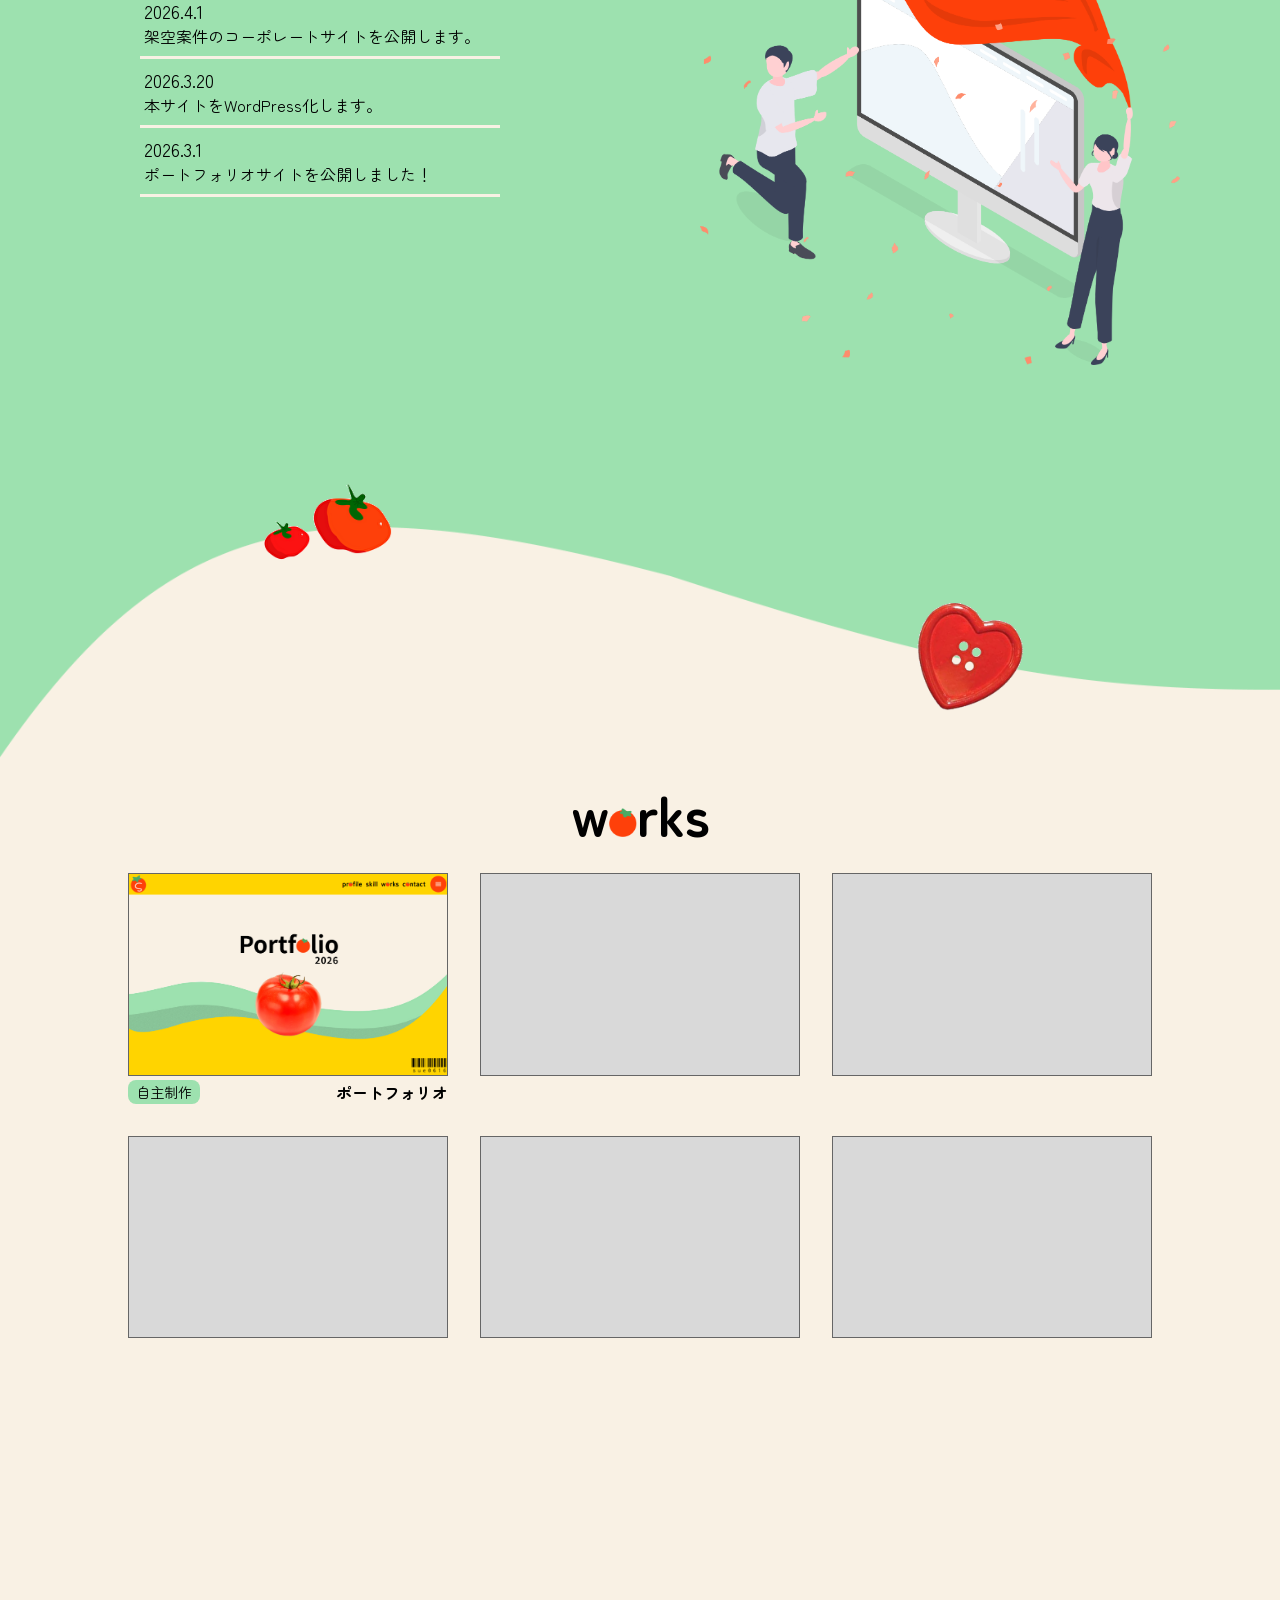
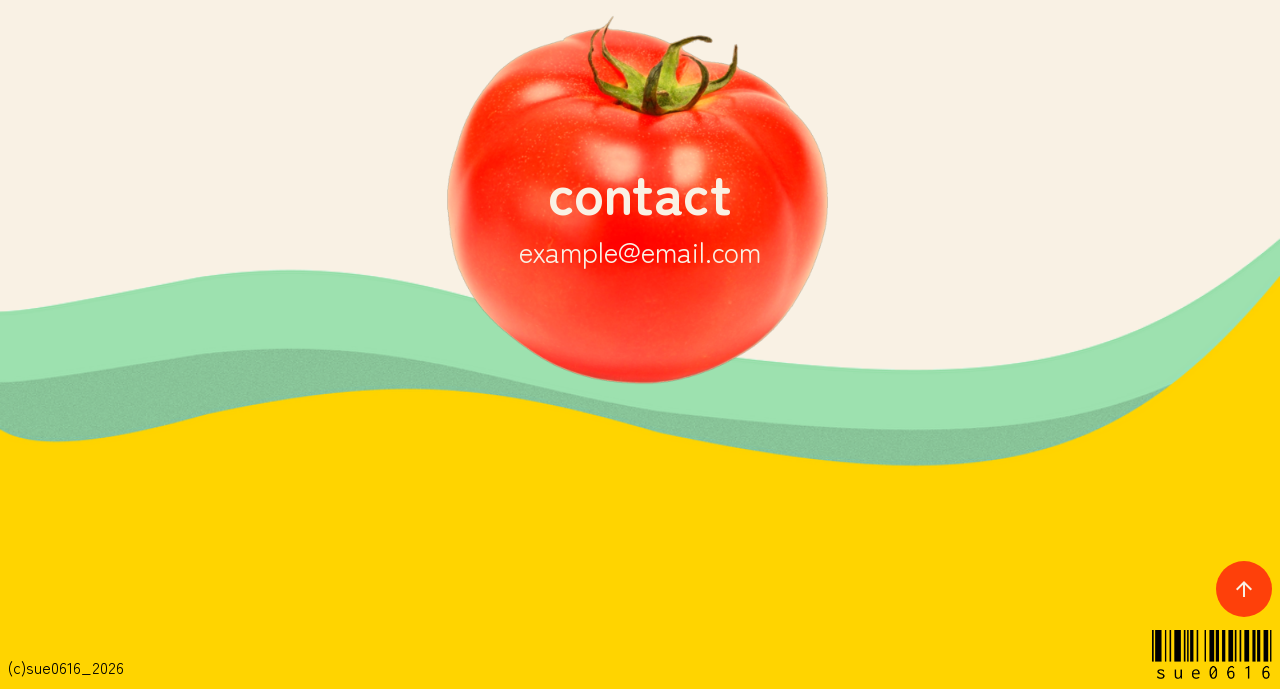
==== commit 93119301: "Add files via upload" ====
--- a/index.html
+++ b/index.html
@@ -10,14 +10,14 @@
     content="Webデザイナーsue0616のポートフォリオサイトです。想いを優しく、わかりやすく伝えるWebデザインから、再現性の高いコーディング実装まで一貫して対応。LP制作やWordPress化など、目的を達成するためのWeb制作を行います。">
   <meta name="keywords" content="sue0616,Webデザイン,コーディング,ポートフォリオ,Web制作,フリーランス">
 
-  <link rel="canonical" href="https://your-domain.com/">
+  <link rel="canonical" href="https://sue0616.github.io/Portfolio_2026/">
 
   <meta property="og:site_name" content="sue0616 Portfolio">
   <meta property="og:title" content="sue0616 Portfolio | 想いを届けるWebデザイナー">
   <meta property="og:description" content="デザインから実装まで一貫して対応。伝えたい価値が自然と届くWebサイトを制作します。">
-  <meta property="og:image" content="https://your-domain.com/img/ogp.png">
+  <meta property="og:image" content="https://sue0616.github.io/Portfolio_2026/img/ogp.png">
   <meta property="og:type" content="website">
-  <meta property="og:url" content="https://your-domain.com/">
+  <meta property="og:url" content="https://sue0616.github.io/Portfolio_2026/">
   <meta name="twitter:card" content="summary_large_image">
   <!-- <meta name="twitter:site" content="@your_twitter_id"> -->
   <link rel="icon" href="img/favicon_transparent.png" type="image/png">
@@ -34,7 +34,7 @@
     "@context": "https://schema.org",
     "@type": "Person",
     "name": "sue0616",
-    "url": "https://your-domain.com/",
+    "url": "https://sue0616.github.io/Portfolio_2026/",
     "jobTitle": "Web Designer",
     "description": "デザインからコーディングまで一貫して対応するWebデザイナー。",
     "knowsAbout": ["Web Design", "HTML", "CSS", "JavaScript", "WordPress", "SEO"]
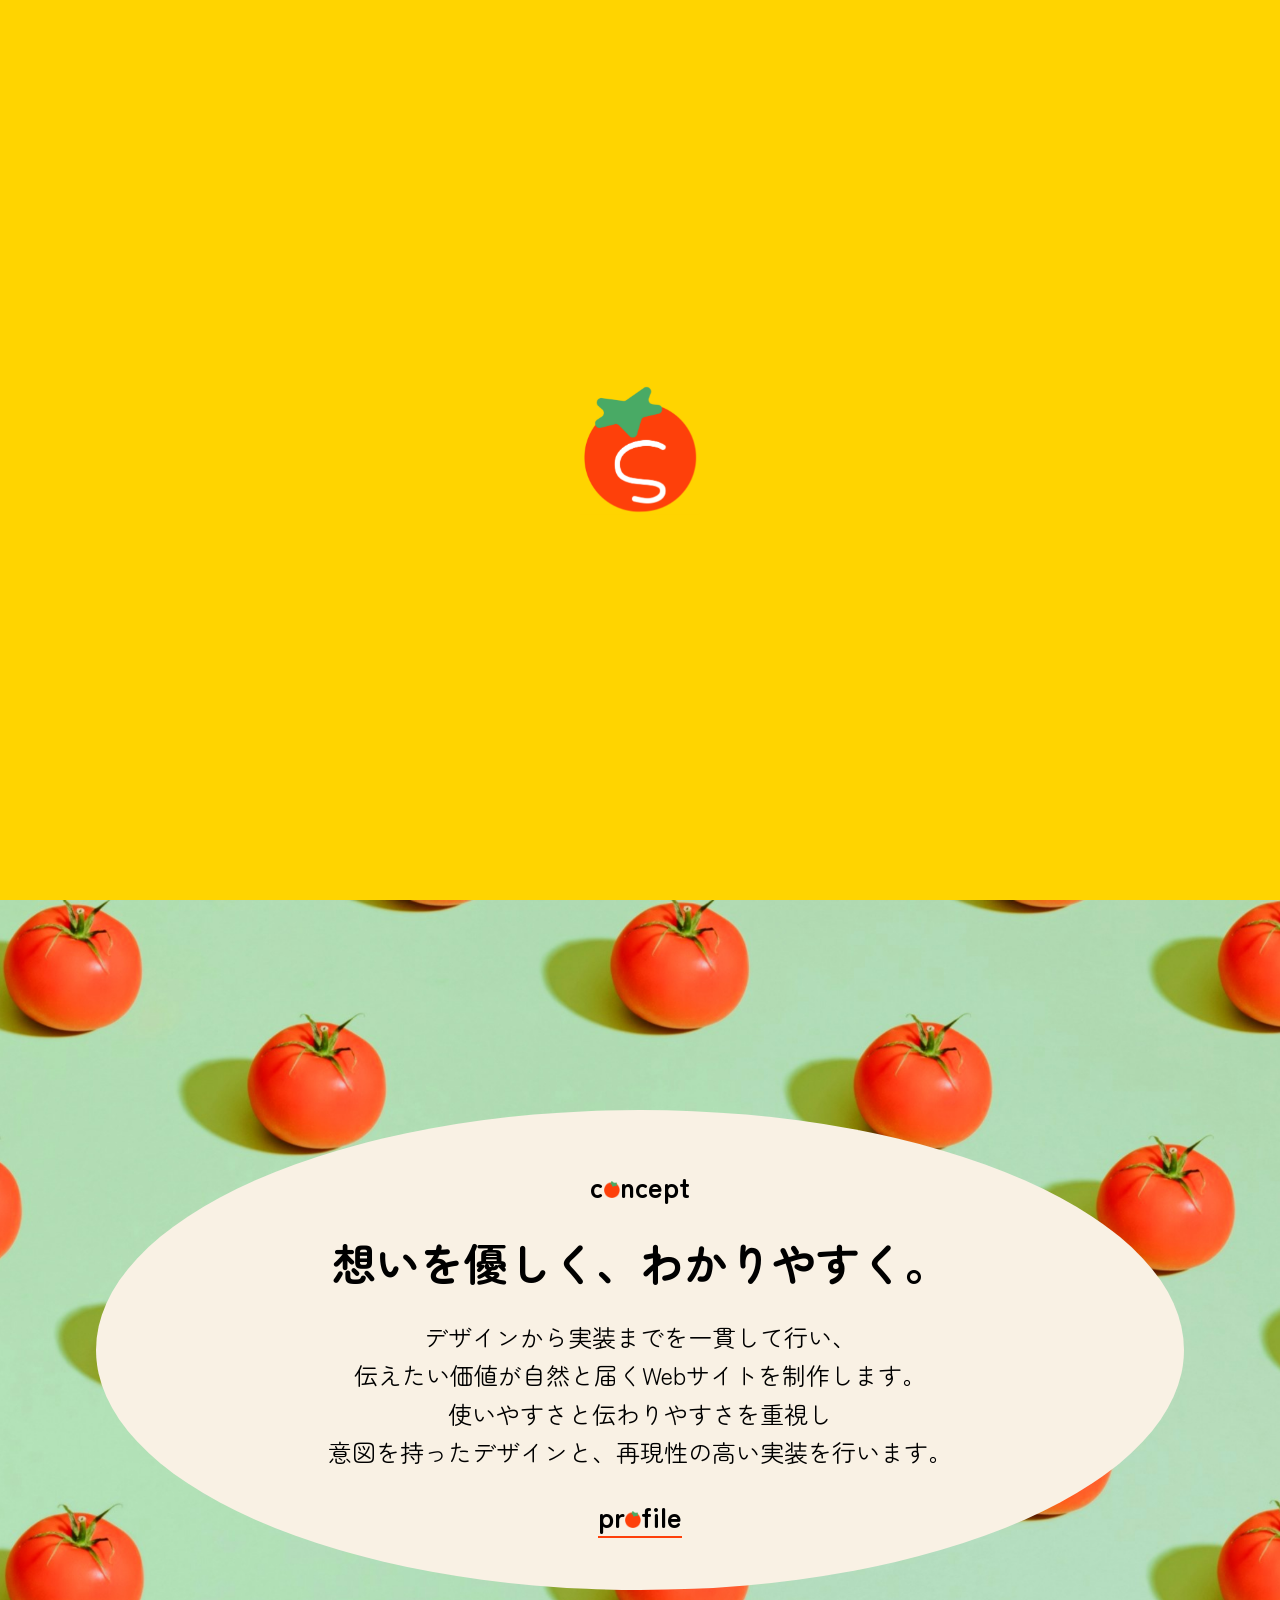
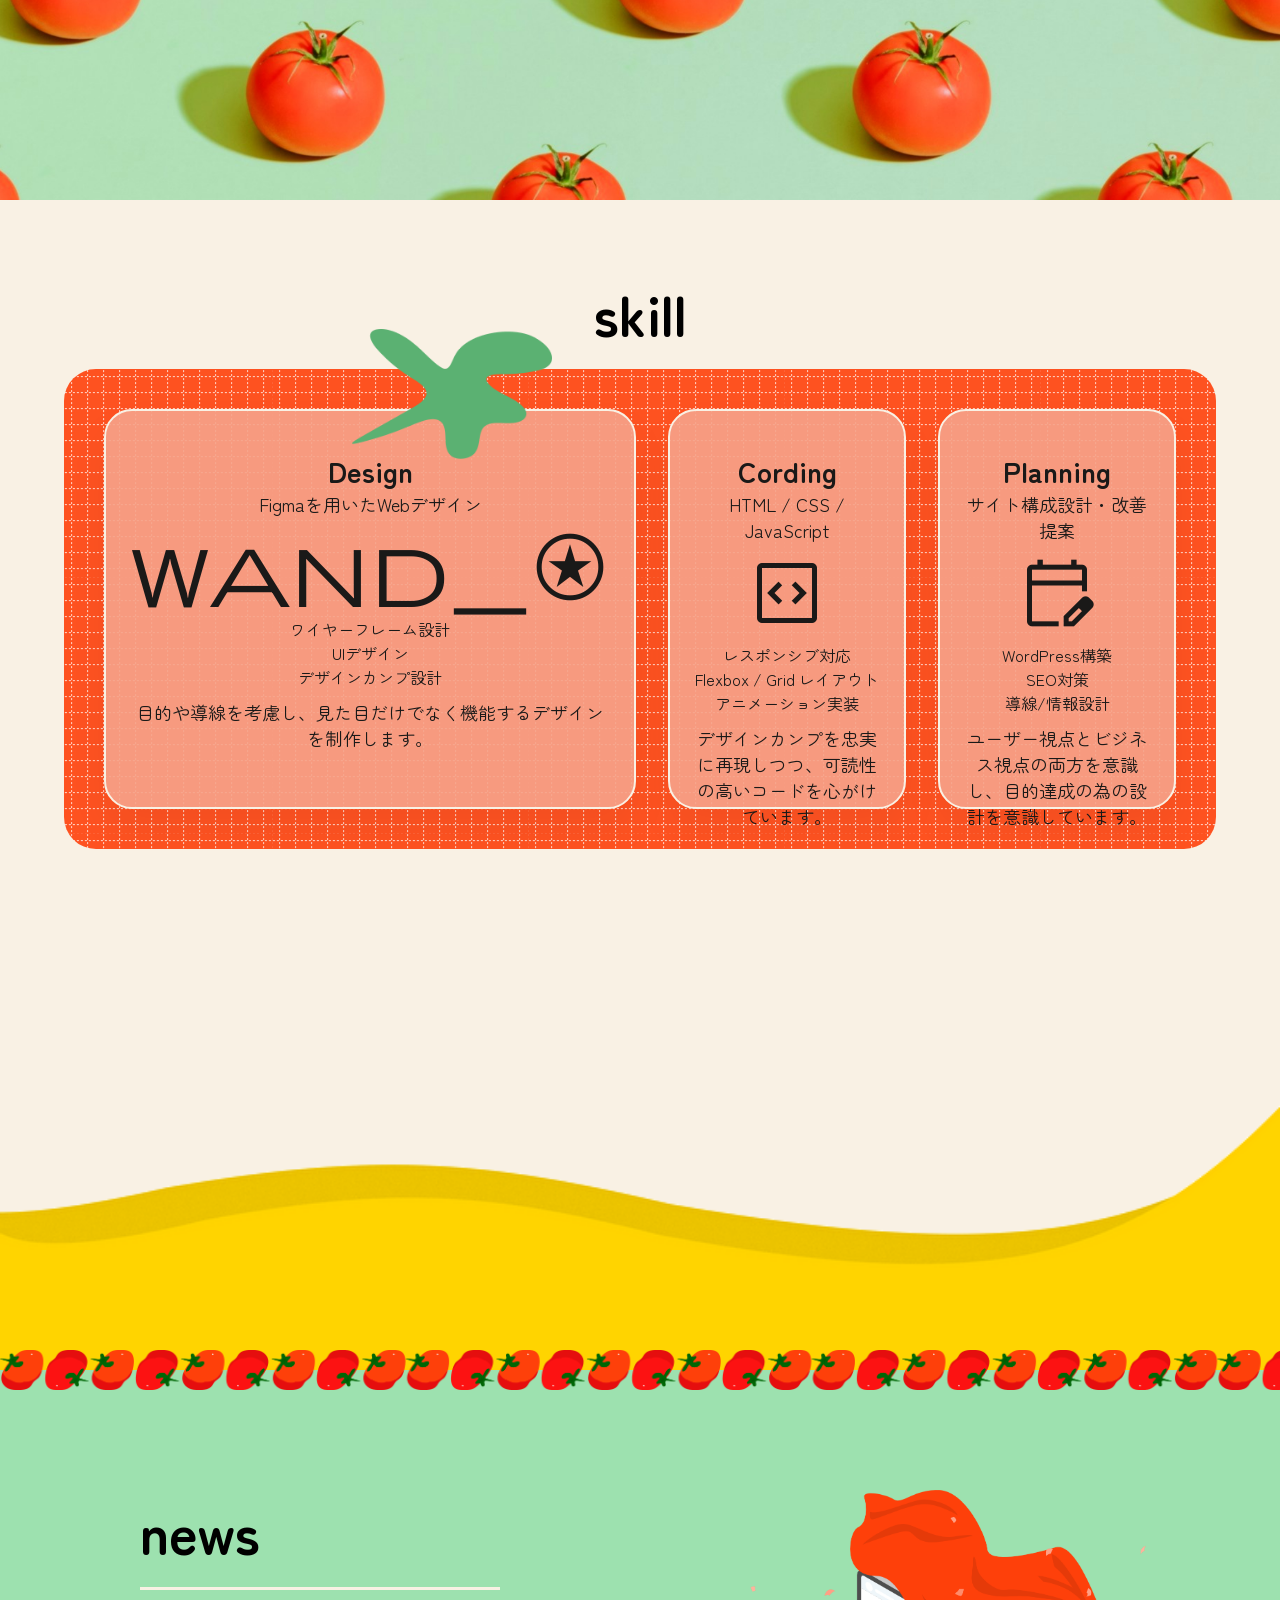
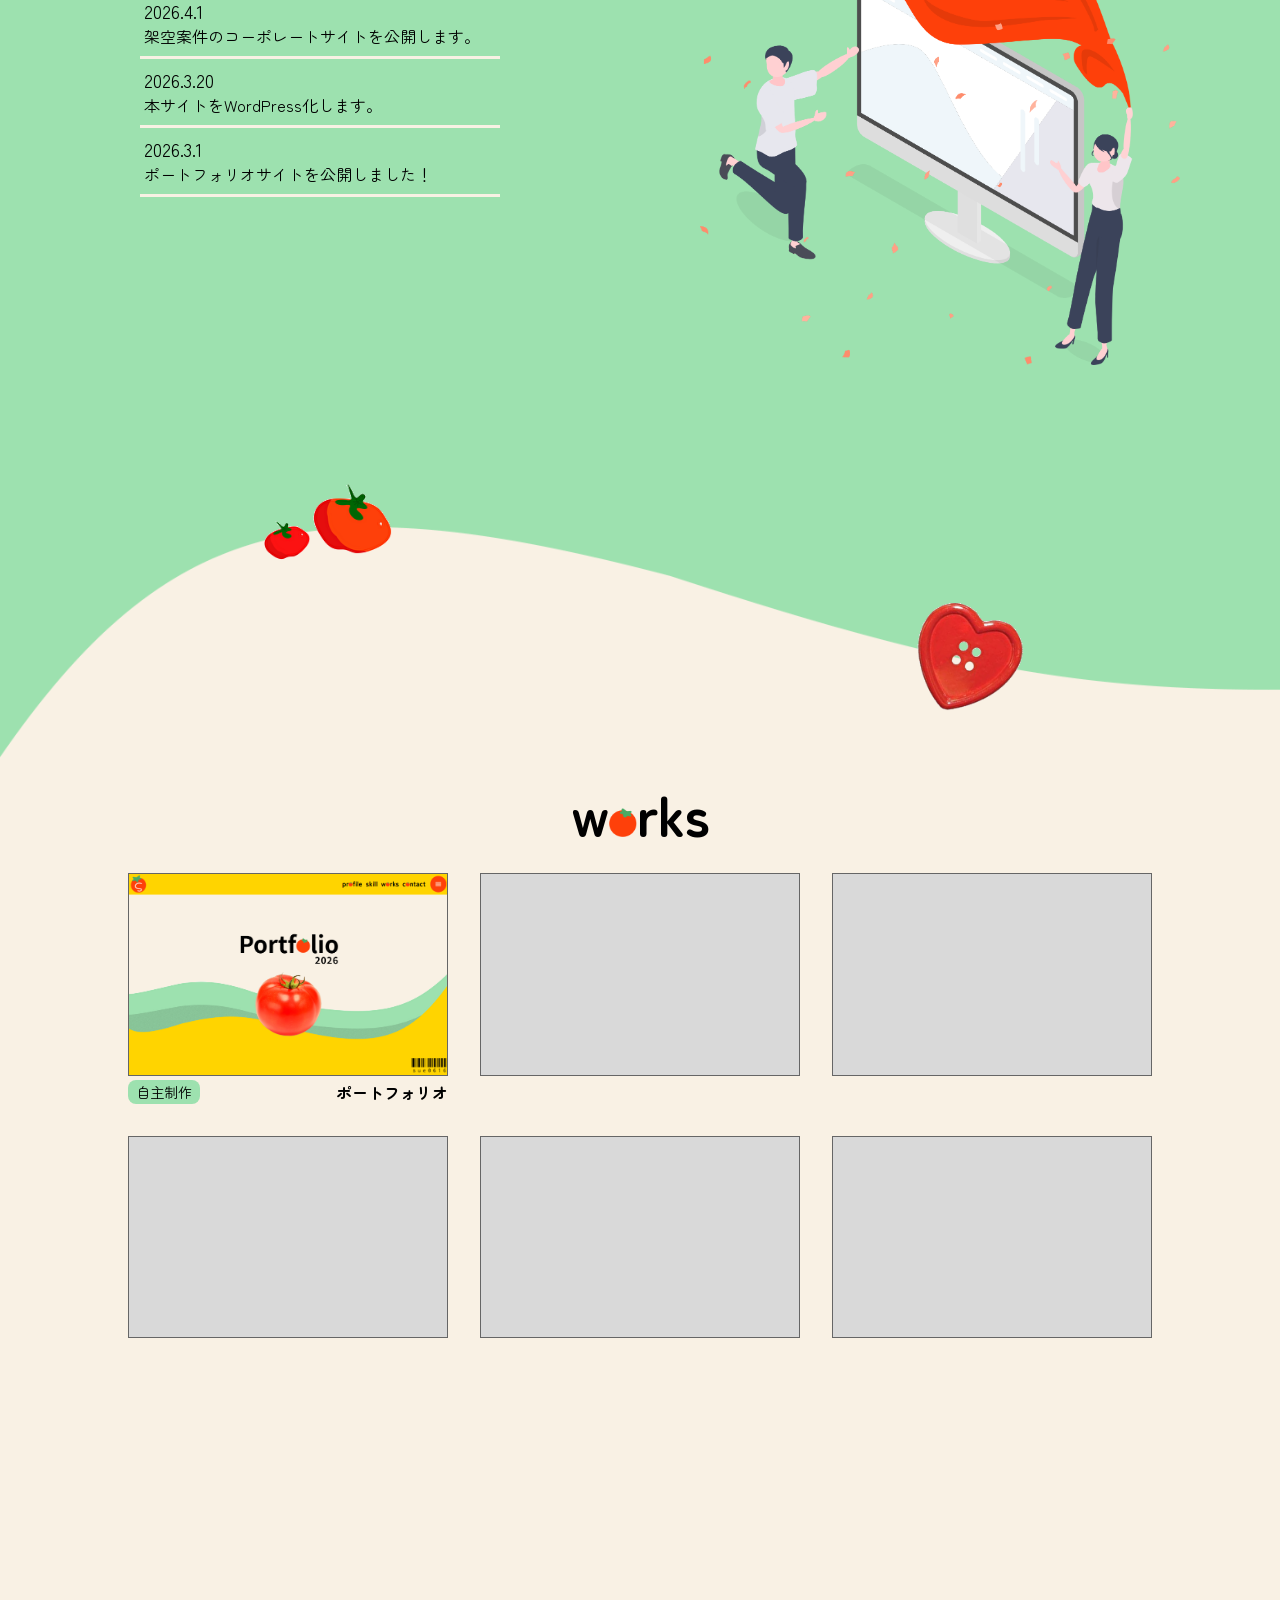
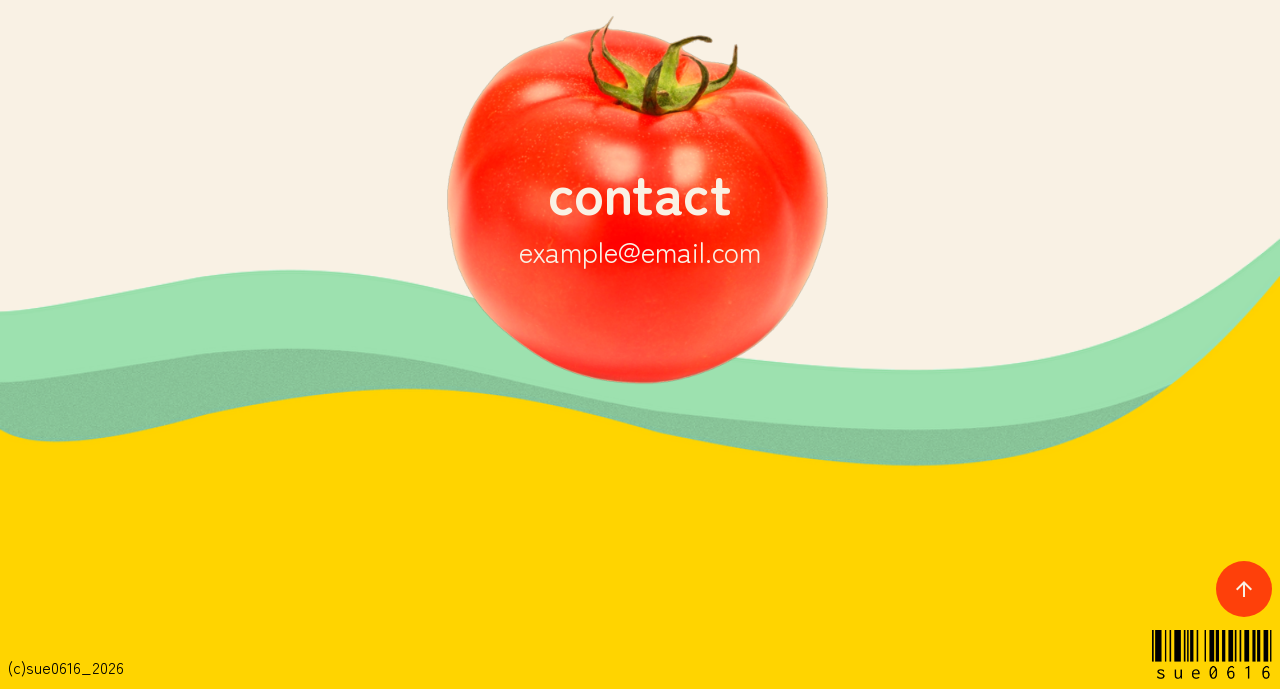
==== commit d3551788: "Add files via upload" ====
--- a/index.html
+++ b/index.html
@@ -95,8 +95,8 @@
     <div class="concept_container">
       <h3>c<img src="img/character.png" alt="" class="character_h3">ncept</h3>
       <h2>想いを優しく、<span class="sp-br"></span>わかりやすく。</h2>
-      <p>デザインから実装まで一貫して行い、<br>伝えたい価値が自然と届く<span class="sp-br"></span>Webサイトを制作します。<br>
-        使いやすさと伝わりやすさを大切にし、<br>意図を持ったデザインと、<span class="sp-br"></span>再現性の高い実装を行います。</p>
+      <p>デザインから実装までを<span class="sp-br"></span>一貫して行い、<br>伝えたい価値が自然と届く<span class="sp-br"></span>Webサイトを制作します。<br>
+        使いやすさと伝わりやすさを重視し<br>意図を持ったデザインと、<span class="sp-br"></span>再現性の高い実装を行います。</p>
       <a href="profile.html">
         <h3 class="profile">pr<img src="img/character.png" alt="" class="character_h3">file</h3>
       </a>
@@ -257,7 +257,7 @@
         arrow_upward
       </span>
     </a>
-    <img src="sue0616.png" alt="">
+    <img src="img/sue0616.png" alt="">
     <small>(c)sue0616_2026</small>
   </footer>
 
--- a/style.css
+++ b/style.css
@@ -322,7 +322,7 @@
   flex-direction: column;
 
   .hero_container {
-    margin-top: -64px;
+    margin-top: -160px;
 
     h1 {
       position: relative;
@@ -1166,7 +1166,25 @@
   width: 120px;
   position: absolute;
   left: -150px;
+  -webkit-animation: roll 1.8s ease-out forwards;
   animation: roll 1.8s ease-out forwards;
+}
+
+@-webkit-keyframes roll {
+  0% {
+    -webkit-left: -150px;
+    -webkit-transform: rotate(0deg);
+  }
+
+  70% {
+    -webkit-left: 50%;
+    -webkit-transform: rotate(720deg);
+  }
+
+  100% {
+    -webkit-left: 50%;
+    -webkit-transform: translateX(-50%) rotate(720deg);
+  }
 }
 
 @keyframes roll {
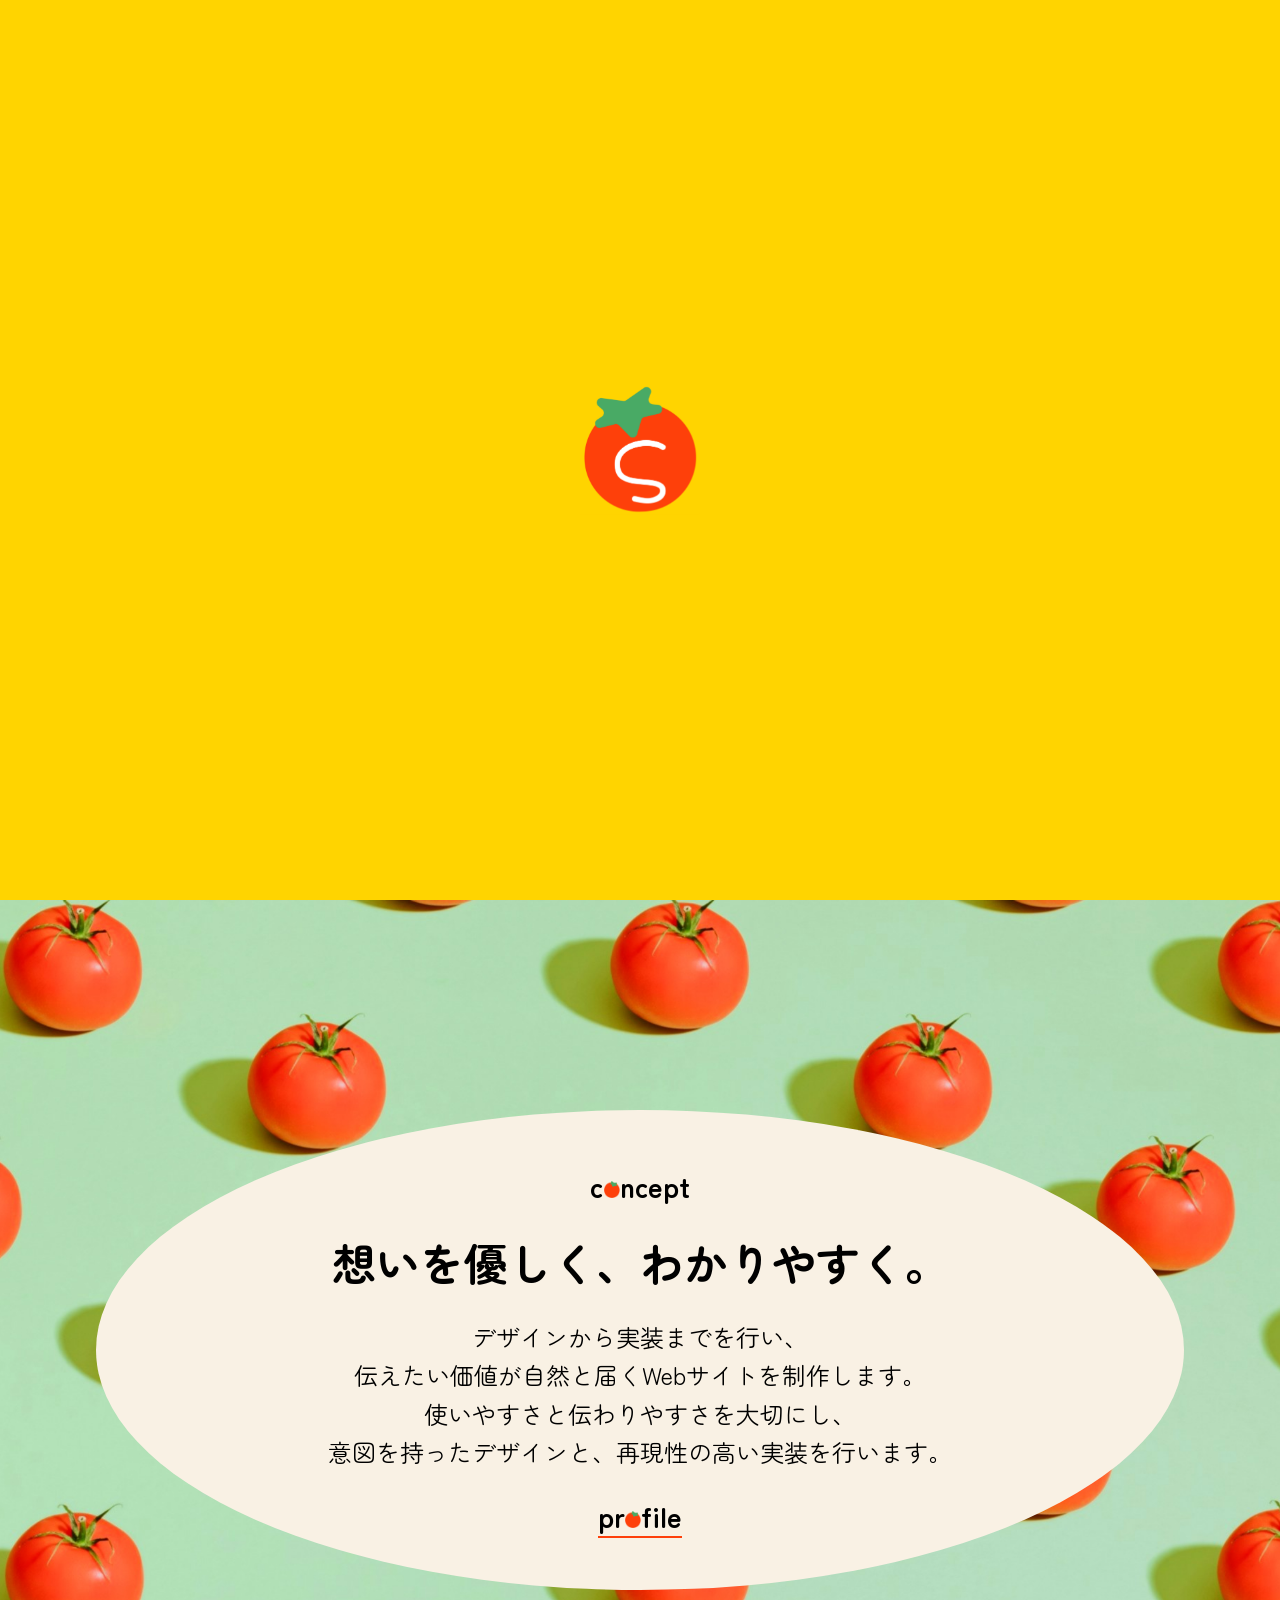
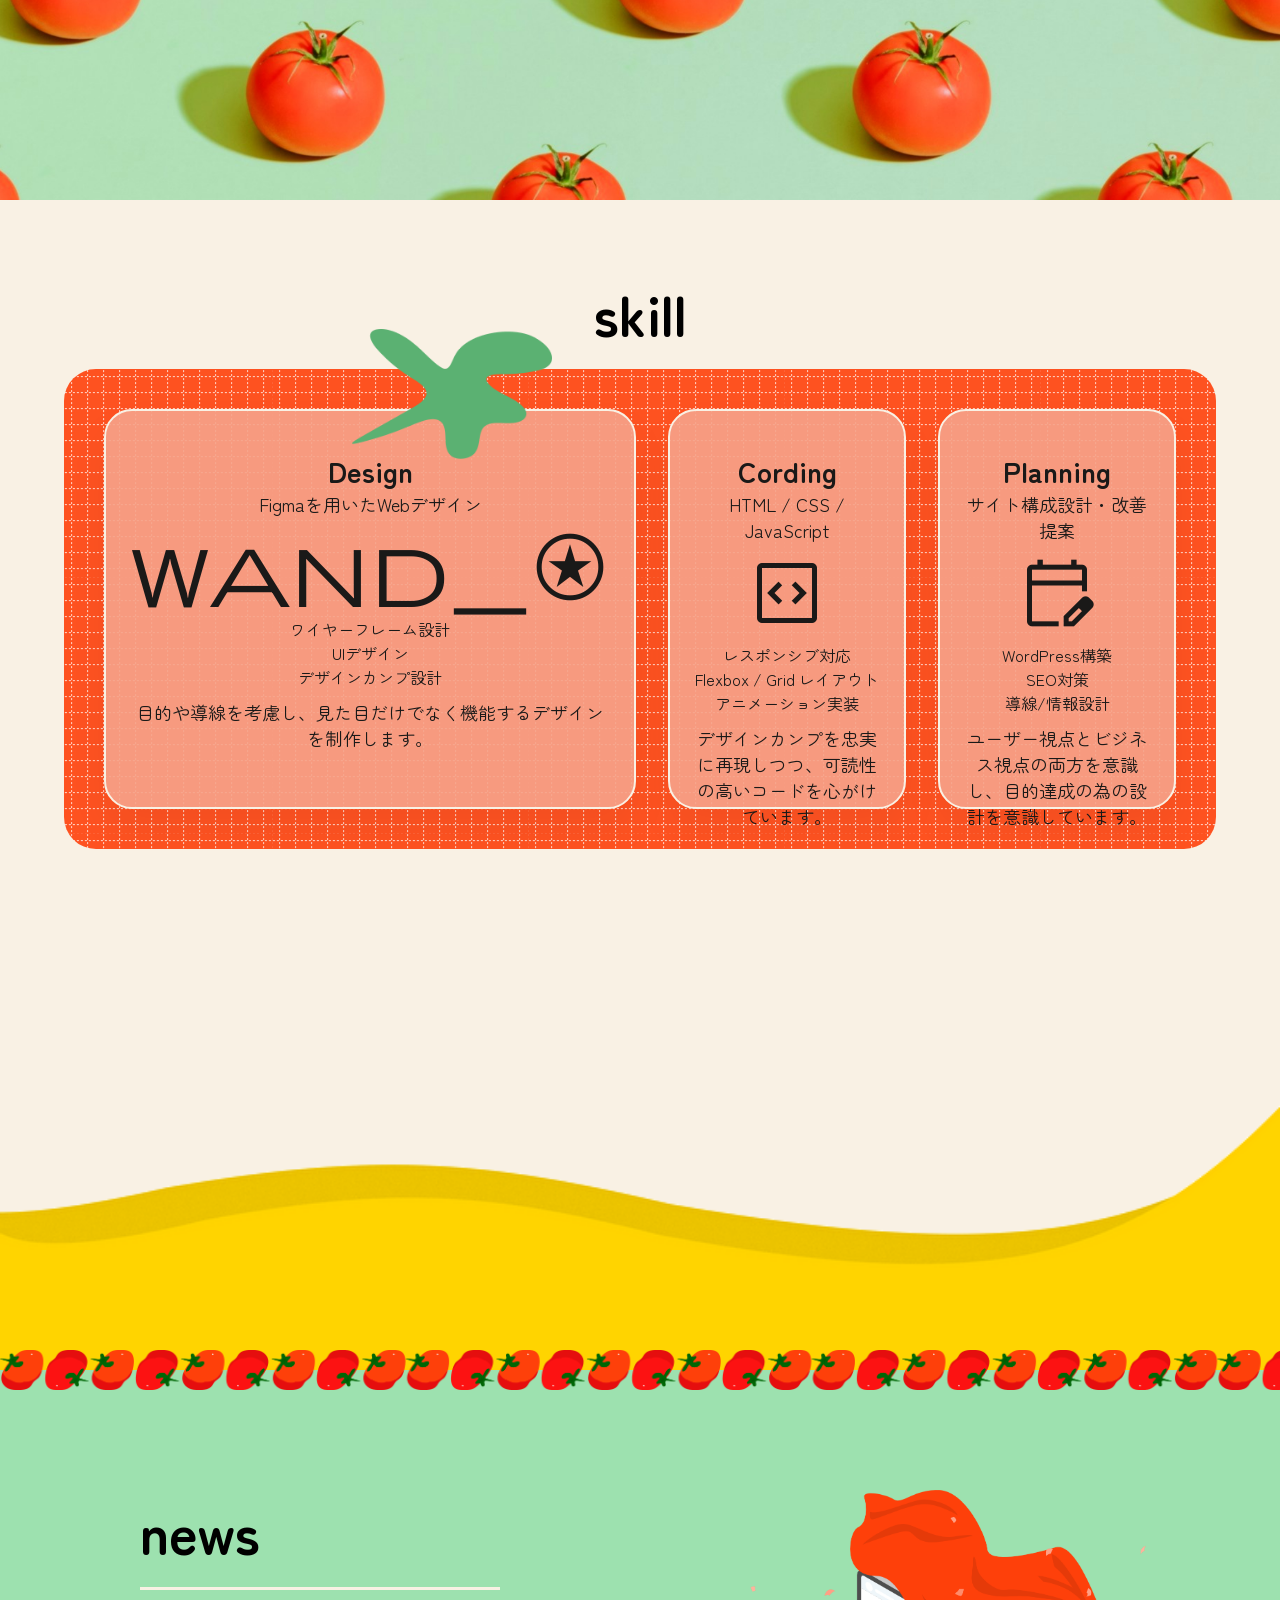
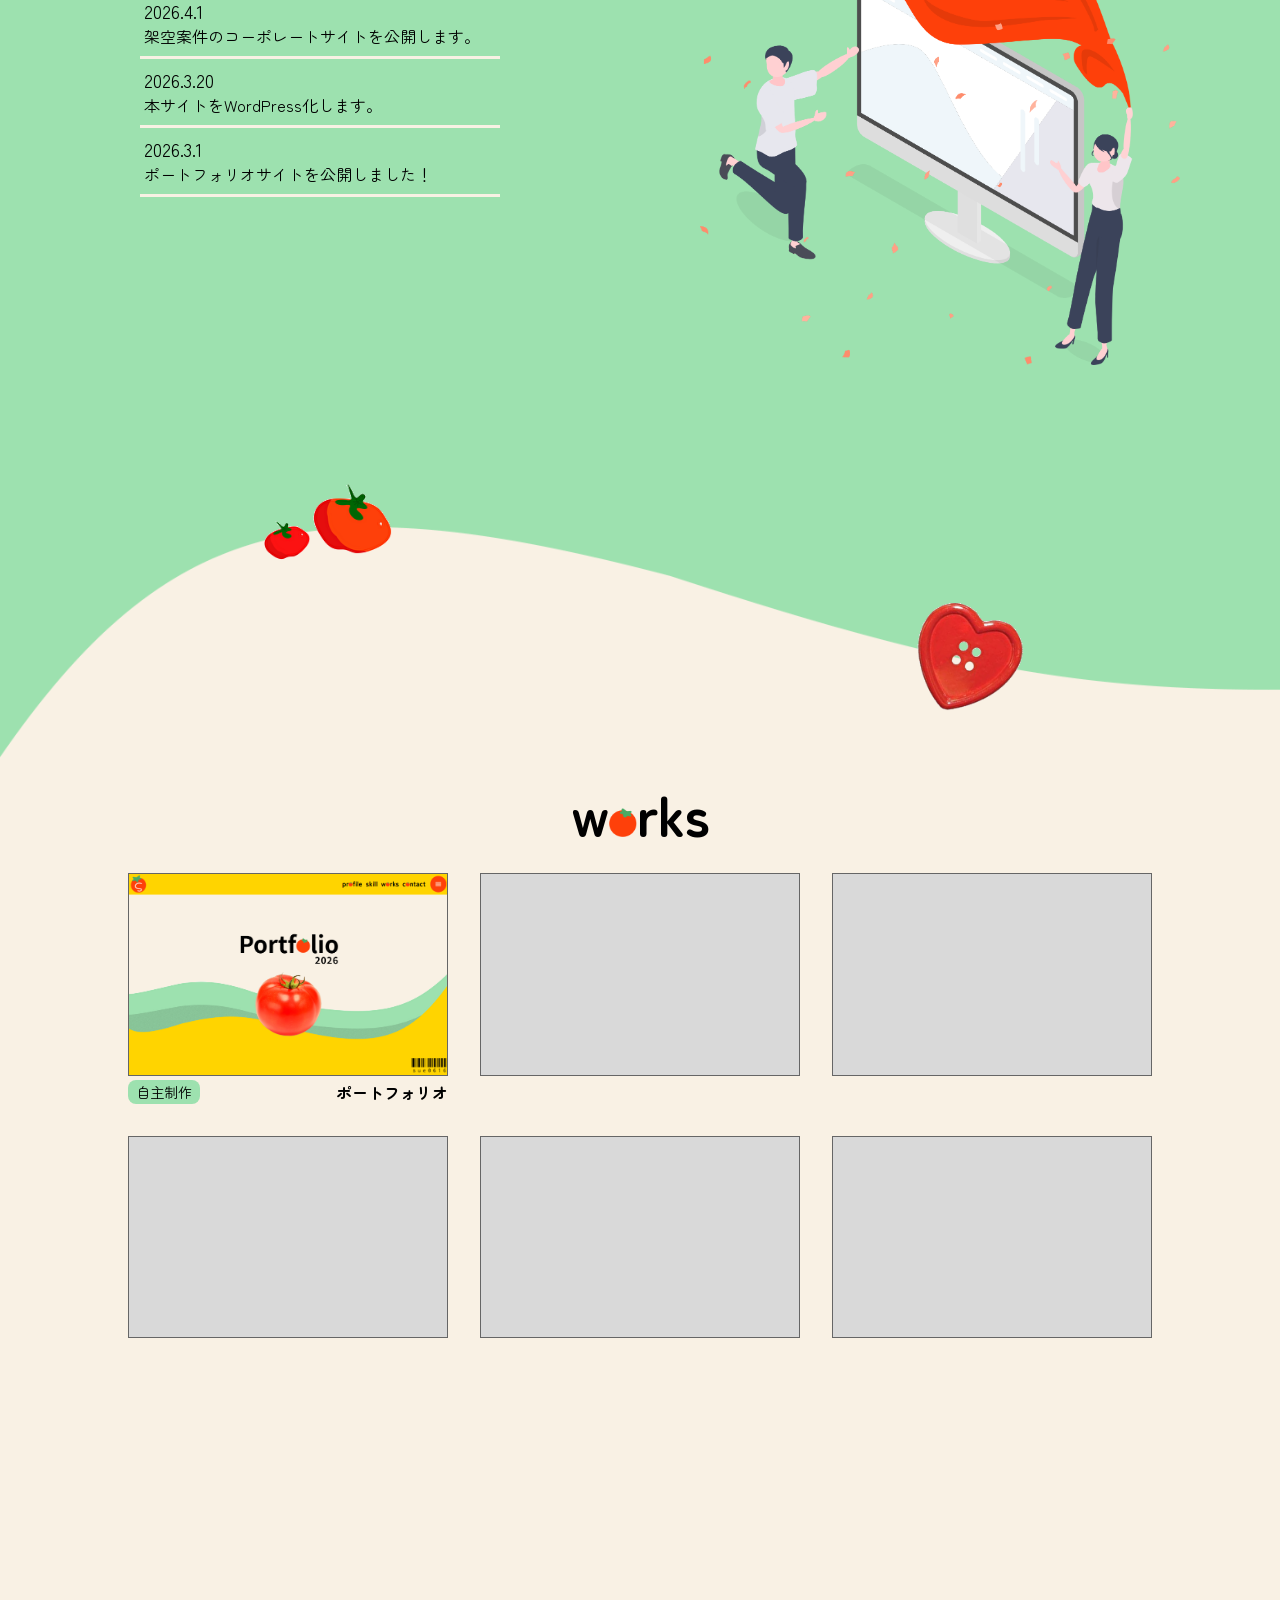
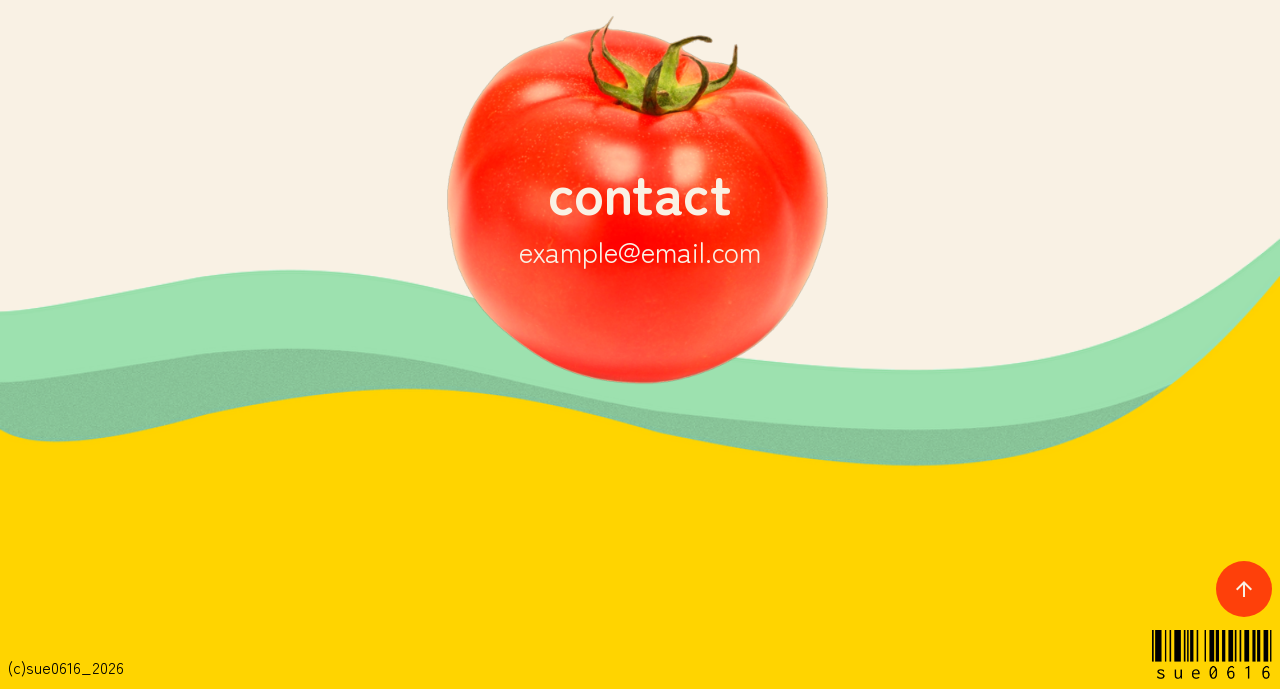
==== commit e7d50400: "Add files via upload" ====
--- a/index.html
+++ b/index.html
@@ -95,8 +95,8 @@
     <div class="concept_container">
       <h3>c<img src="img/character.png" alt="" class="character_h3">ncept</h3>
       <h2>想いを優しく、<span class="sp-br"></span>わかりやすく。</h2>
-      <p>デザインから実装までを<span class="sp-br"></span>一貫して行い、<br>伝えたい価値が自然と届く<span class="sp-br"></span>Webサイトを制作します。<br>
-        使いやすさと伝わりやすさを重視し<br>意図を持ったデザインと、<span class="sp-br"></span>再現性の高い実装を行います。</p>
+      <p>デザインから実装までを行い、<br>伝えたい価値が自然と届く<span class="sp-br"></span>Webサイトを制作します。<br>
+        使いやすさと伝わりやすさを大切にし、<br>意図を持ったデザインと、<span class="sp-br"></span>再現性の高い実装を行います。</p>
       <a href="profile.html">
         <h3 class="profile">pr<img src="img/character.png" alt="" class="character_h3">file</h3>
       </a>
